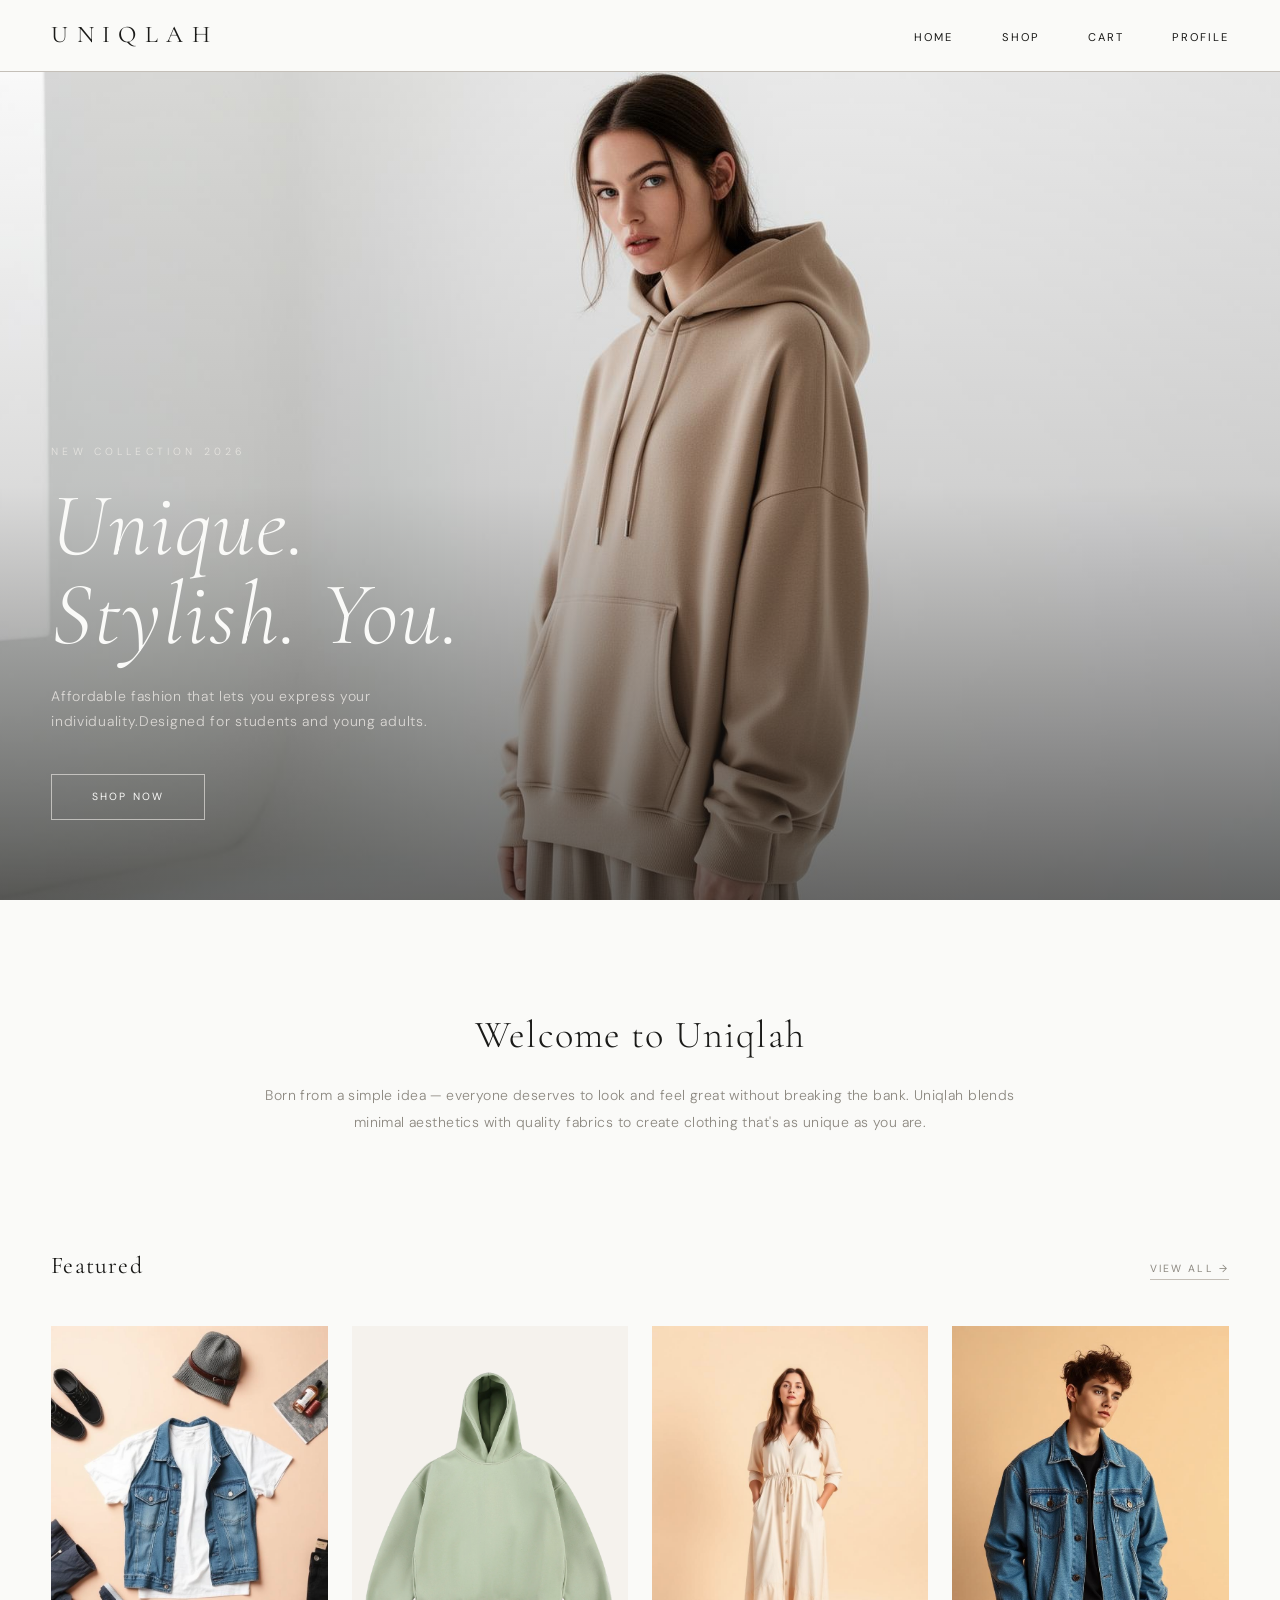
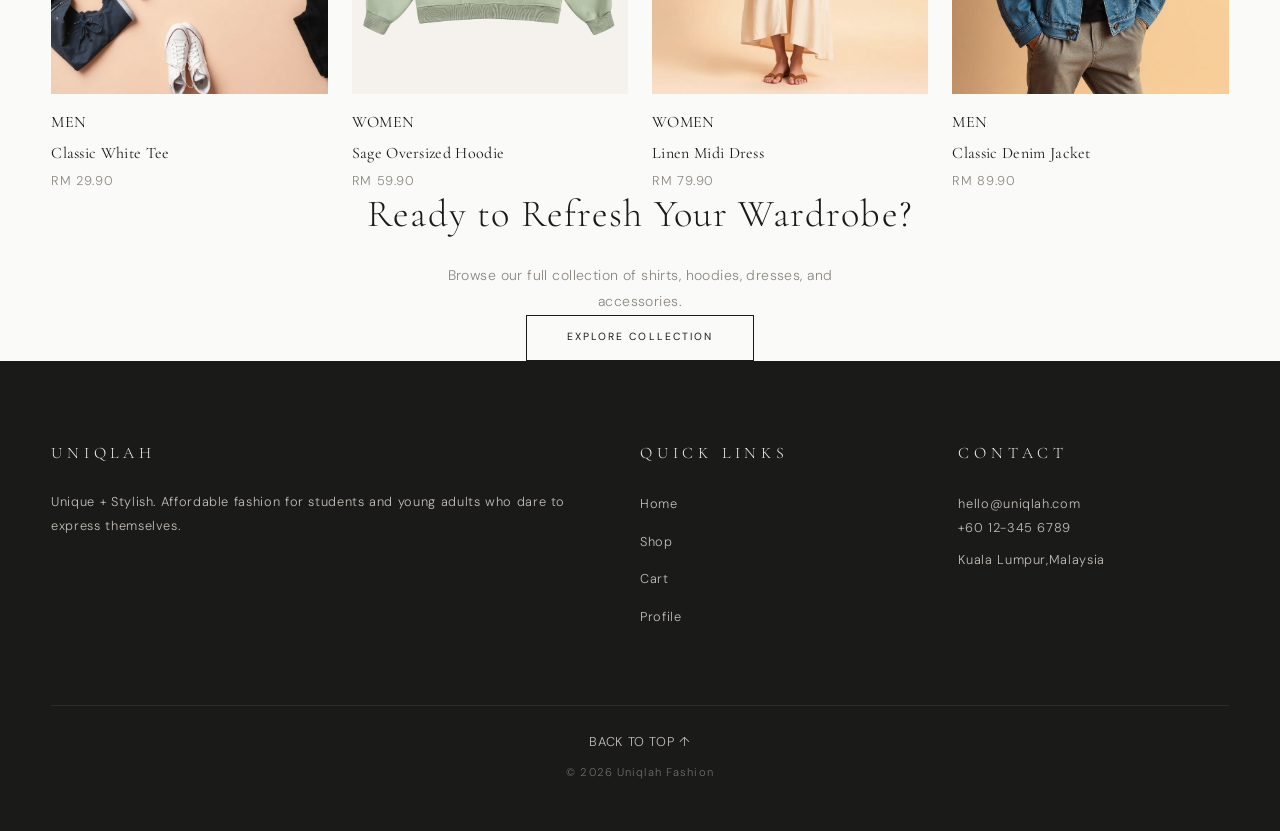
==== index.html @ 60e34a32 "resolve merge conflicts" ====
<!DOCTYPE html>
<html lang="en">
<head>
	<meta charset="UTF-8">
	<meta name="viewport" content="width=device-width, initial-scale=1.0">
	<title> UNIQLAH </title>
	<link rel="stylesheet" href="./css/styles.css">
	<link rel="icon" type="image/png" href="./assets/uniqlah_icon.png">
</head>

<body>
<header>
	<nav class="navbar container flex-between">
		<div class="logo">
			<a href="index.html"><strong>UNIQLAH</strong></a>
		</div>
		<ul>
			<li><a href="index.html">Home</a></li>
			<li><a href="page2.html">Shop</a></li>
			<li><a href="page3.html">Cart</a></li>
			<li><a href="page4.html">Profile</a></li>
		</ul>
	</nav>
</header>

	
<main>
	<section class="home-banner">
<!-- 	insert image -->	
		<img src="./assets/hero-banner.jpg" alt="Uniqlah latest fashion collection" class="banner-img">
		<div class="banner-overlay"></div>
            <div class="banner-content">
                <div class="container">
                    <div class="max-w-lg animate-up">
                        <p class="tagline">New Collection 2026</p>
                        <h1 class="banner-title">Unique. Stylish. You.</h1>
                        <p class="description">
						Affordable fashion that lets you express your individuality.Designed for students and young adults.
                        </p>
                        <a href="page2.html" class="btn">Shop Now</a>
                    </div>
                </div>
            </div>
	</section>
	
	
	<section class="brand-intro">
		<div class="container text-center max-w-2xl">
			<h2 class="section-title">Welcome to Uniqlah</h2>
			<p class="text-muted">
				Born from a simple idea — everyone deserves to look and feel great without breaking the bank. 
				Uniqlah blends minimal aesthetics with quality fabrics to create clothing that's as unique as you are.
			</p>
		</div>
    </section>
	
	<section>
		<div class="container">
			<div class="flex-between mb-8">
				<h2 class="section-title-sm">Featured</h2>
				<a href="page2.html" class="view-all">View All &rarr;</a>
			</div>
			
			<div class="product-grid">
				<div class="product-card">
					<div class="product-image-wrapper">
						<img src="./assets/product-shirt.jpg" alt="Classic White Tee">
					</div>
					<div class="product-info">
						<h3>MEN</h3>
						<h3>Classic White Tee</h3>
						<p>RM 29.90</p>
					</div>
				</div>
				
				<div class="product-card">
					<div class="product-image-wrapper">
						<img src="./assets/product-hoodie.png" alt="Hoodie">
					</div>
					<div class="product-info">
						<h3>WOMEN</h3>
						<h3>Sage Oversized Hoodie</h3>
						<p>RM 59.90</p>
					</div>
				</div>
				
				<div class="product-card">
					<div class="product-image-wrapper">
						<img src="./assets/product-dress.jpg" alt="Dress">
					</div>
					<div class="product-info">
						<h3>WOMEN</h3>
						<h3>Linen Midi Dress</h3>
						<p>RM 79.90</p>
					</div>
				</div>
				
				<div class="product-card">
					<div class="product-image-wrapper">
						<img src="./assets/product-jacket.jpg" alt="Jacket">
					</div>
					<div class="product-info">
						<h3>MEN</h3>
						<h3>Classic Denim Jacket</h3>
						<p>RM 89.90</p>
					</div>
				</div>
				
			</div>
		</div>
	</section>
	
	<section>
		<div class="container text-center">
			<h2 class="section-title">Ready to Refresh Your Wardrobe?</h2>
			<p class="text-muted max-w-md mx-auto">
			Browse our full collection of shirts, hoodies, dresses, and accessories.
			</p>
			<a href="page2.html" class="btn">Explore Collection</a>
		</div>
	</section>
			

</main>
	
	
	
	
	<footer class="footer">
		<div class="container footer-grid">
			<section>
				<h2>UNIQLAH</h2>
				<p>Unique + Stylish. Affordable fashion for students and young adults who dare to express themselves.
				</p>
			</section>
			
			<nav>
				<h2>QUICK LINKS</h2>
				<ul>
					<li><a href="index.html">Home</a></li>
					<li><a href="page2.html">Shop</a></li>
					<li><a href="page3.html">Cart</a></li>
					<li><a href="page4.html">Profile</a></li>
				</ul>
			</nav>
			
			<section>
				<h2>CONTACT</h2>
				<a href="mailto:hello@uniqlah.com">hello@uniqlah.com</a>
				<p>+60 12-345 6789</p>
				<p>Kuala Lumpur,Malaysia</p>
			</section>
		</div>
		
		<div class="container text-center">
			<hr>
			<p><a href="#top" class="back-to-top">Back to Top ↑</a></p>
			<p>&copy; 2026 Uniqlah Fashion</p>
		</div>
	</footer>

	<script src="./js/scripts.js"></script>
</body>
</html>
---- css/styles.css ----
/* ============================================================
   UNIQLAH — Luxury Editorial CSS
   Aesthetic: refined minimalism, editorial fashion house
   Fonts: Cormorant Garamond (display) + DM Sans (body)
   ============================================================ */

@import url('https://fonts.googleapis.com/css2?family=Cormorant+Garamond:ital,wght@0,300;0,400;0,500;0,600;1,300;1,400&family=DM+Sans:wght@300;400;500&display=swap');

/* --- Design Tokens --- */
:root {
    --ivory:       #F5F2ED;
    --ivory-dark:  #EDE9E1;
    --charcoal:    #1A1A18;
    --stone:       #8C8880;
    --stone-light: #C4BFB8;
    --warm-white:  #FAFAF8;
    --accent:      #6B4F3A;

    --font-display: 'Cormorant Garamond', Georgia, serif;
    --font-body:    'DM Sans', system-ui, sans-serif;

    --nav-height: 72px;
    --transition: 0.4s cubic-bezier(0.25, 0.46, 0.45, 0.94);
}

/* --- Reset & Base --- */
*, *::before, *::after {
    box-sizing: border-box;
    margin: 0;
    padding: 0;
}

html {
    scroll-behavior: smooth;
    font-size: 16px;
}

body {
    font-family: var(--font-body);
    font-weight: 300;
    color: var(--charcoal);
    background: var(--warm-white);
    line-height: 1.6;
    display: flex;
    flex-direction: column;
    min-height: 100vh;
    -webkit-font-smoothing: antialiased;
}

main { flex: 1; }

/* --- Layout --- */
.container {
    width: 92%;
    max-width: 1280px;
    margin: 0 auto;
}

.flex-between {
    display: flex;
    justify-content: space-between;
    align-items: center;
}

/* ============================================================
   NAVIGATION
   ============================================================ */
header {
    background: var(--warm-white);
    border-bottom: 1px solid var(--stone-light);
    height: var(--nav-height);
    display: flex;
    align-items: center;
    position: sticky;
    top: 0;
    z-index: 1000;
    transition: box-shadow var(--transition);
}

header.scrolled {
    box-shadow: 0 1px 24px rgba(26,26,24,0.06);
}

.logo a {
    text-decoration: none;
    color: inherit;
}

.logo strong {
    font-family: var(--font-display);
    font-weight: 400;
    font-size: 1.5rem;
    letter-spacing: 0.35em;
    color: var(--charcoal);
    text-transform: uppercase;
    transition: color var(--transition);
}

.logo a:hover strong {
    color: var(--stone);
    cursor: pointer;
}

.navbar ul {
    list-style: none;
    display: flex;
    gap: 3rem;
    align-items: center;
}

.navbar a {
    font-family: var(--font-body);
    font-weight: 400;
    font-size: 0.7rem;
    letter-spacing: 0.18em;
    text-transform: uppercase;
    text-decoration: none;
    color: var(--charcoal);
    position: relative;
    padding-bottom: 2px;
    transition: color var(--transition);
}

/* Elegant underline slide-in on hover */
.navbar a::after {
    content: '';
    position: absolute;
    bottom: -2px;
    left: 0;
    width: 0;
    height: 1px;
    background: var(--charcoal);
    transition: width var(--transition);
}

.navbar a:hover { color: var(--stone); }
.navbar a:hover::after { width: 100%; }

/* ============================================================
   HERO BANNER
   ============================================================ */
.home-banner {
    position: relative;
    height: calc(100vh - var(--nav-height));
    overflow: hidden;
    display: flex;
    align-items: flex-end;
}

.banner-img {
    position: absolute;
    inset: 0;
    width: 100%;
    height: 100%;
    object-fit: cover;
    z-index: 0;
    transform: scale(1.03);
    transition: transform 8s ease-out;
}

.home-banner:hover .banner-img {
    transform: scale(1.0);
}

.banner-overlay {
    position: absolute;
    inset: 0;
    background: linear-gradient(
        to top,
        rgba(26,26,24,0.65) 0%,
        rgba(26,26,24,0.15) 50%,
        transparent 100%
    );
    z-index: 1;
}

.banner-content {
    position: relative;
    z-index: 2;
    width: 100%;
    padding-bottom: 5rem;
    color: var(--warm-white);
}

.tagline {
    font-family: var(--font-body);
    font-weight: 300;
    font-size: 0.65rem;
    letter-spacing: 0.4em;
    text-transform: uppercase;
    color: rgba(245,242,237,0.7);
    margin-bottom: 1.25rem;
}

.banner-title {
    font-family: var(--font-display);
    font-weight: 300;
    font-size: clamp(3rem, 7vw, 6.5rem);
    line-height: 1.0;
    letter-spacing: 0.02em;
    margin-bottom: 1.5rem;
    font-style: italic;
}

.description {
    font-family: var(--font-body);
    font-weight: 300;
    font-size: 0.875rem;
    letter-spacing: 0.05em;
    color: rgba(245,242,237,0.75);
    max-width: 28rem;
    line-height: 1.8;
    margin-bottom: 2.5rem;
}

/* ============================================================
   BUTTONS
   ============================================================ */
.btn {
    display: inline-flex;
    align-items: center;
    justify-content: center;
    gap: 0.5rem;
    font-family: var(--font-body);
    font-weight: 400;
    font-size: 0.65rem;
    letter-spacing: 0.2em;
    text-transform: uppercase;
    text-decoration: none;
    color: var(--charcoal);
    background: transparent;
    border: 1px solid var(--charcoal);
    padding: 0.85rem 2.5rem;
    border-radius: 0;
    cursor: pointer;
    transition: all var(--transition);
    position: relative;
    overflow: hidden;
}

/* Fill sweep on hover */
.btn::before {
    content: '';
    position: absolute;
    inset: 0;
    background: var(--charcoal);
    transform: translateX(-101%);
    transition: transform var(--transition);
    z-index: -1;
}

.btn:hover {
    color: var(--warm-white);
}

.btn:hover::before {
    transform: translateX(0);
}

/* Banner button variant — inverted */
.banner-content .btn {
    color: var(--warm-white);
    border-color: rgba(245,242,237,0.6);
}

.banner-content .btn::before {
    background: var(--warm-white);
}

.banner-content .btn:hover {
    color: var(--charcoal);
}

.btn-outline {
    color: var(--stone);
    border-color: var(--stone-light);
}

.btn-outline::before {
    background: var(--ivory-dark);
}

.btn-outline:hover {
    color: var(--charcoal);
}

.btn-reset {
    color: var(--accent);
    border-color: var(--accent);
    background: transparent;
}

.btn-reset::before {
    background: var(--accent);
}

.btn-reset:hover {
    color: var(--warm-white);
}

.btn-add {
    width: 100%;
    padding: 0.7rem 1rem !important;
    font-size: 0.6rem !important;
    letter-spacing: 0.15em;
}

/* ============================================================
   BRAND INTRO
   ============================================================ */
.brand-intro {
    padding: 7rem 0;
    background: var(--warm-white);
}

.section-title {
    font-family: var(--font-display);
    font-weight: 300;
    font-size: clamp(1.75rem, 3vw, 2.75rem);
    letter-spacing: 0.03em;
    line-height: 1.2;
    margin-bottom: 1.5rem;
}

.section-title-sm {
    font-family: var(--font-display);
    font-weight: 400;
    font-size: 1.5rem;
    letter-spacing: 0.05em;
    margin-bottom: 0.5rem;
}

.text-muted {
    font-family: var(--font-body);
    font-weight: 300;
    font-size: 0.875rem;
    color: var(--stone);
    letter-spacing: 0.03em;
    line-height: 1.9;
}

/* ============================================================
   PRODUCT GRID
   ============================================================ */
.py-20   { padding: 5rem 0; }
.mb-8    { margin-bottom: 2rem; }
.text-center { text-align: center; }
.text-right  { text-align: right; }
.max-w-lg    { max-width: 32rem; }
.max-w-md    { max-width: 28rem; }
.max-w-2xl   { max-width: 48rem; }
.mx-auto     { margin-left: auto; margin-right: auto; }
.cta-banner  { background: var(--ivory); }

.view-all {
    font-family: var(--font-body);
    font-size: 0.65rem;
    font-weight: 400;
    letter-spacing: 0.2em;
    text-transform: uppercase;
    color: var(--stone);
    text-decoration: none;
    border-bottom: 1px solid var(--stone-light);
    padding-bottom: 2px;
    transition: all var(--transition);
}

.view-all:hover {
    color: var(--charcoal);
    border-color: var(--charcoal);
}

.product-grid {
    display: grid;
    grid-template-columns: repeat(2, 1fr);
    gap: 2rem;
}

@media (min-width: 768px) {
    .product-grid { grid-template-columns: repeat(4, 1fr); gap: 1.5rem; }
}

.product-card {
    cursor: pointer;
}

.product-image-wrapper {
    aspect-ratio: 3/4;
    overflow: hidden;
    background: var(--ivory);
}

.product-image-wrapper img {
    width: 100%;
    height: 100%;
    object-fit: cover;
    transition: transform 0.8s cubic-bezier(0.25, 0.46, 0.45, 0.94);
    filter: saturate(0.9);
}

.product-card:hover img {
    transform: scale(1.06);
    filter: saturate(1.05);
}

.product-info {
    padding: 1rem 0 0 0;
}

.product-category {
    font-family: var(--font-body);
    font-size: 0.6rem;
    font-weight: 400;
    letter-spacing: 0.2em;
    text-transform: uppercase;
    color: var(--stone);
    margin-bottom: 0.3rem;
}

.product-info h3 {
    font-family: var(--font-display);
    font-weight: 400;
    font-size: 1rem;
    letter-spacing: 0.02em;
    color: var(--charcoal);
    margin-bottom: 0.3rem;
}

.product-info p {
    font-family: var(--font-body);
    font-size: 0.8rem;
    font-weight: 300;
    color: var(--stone);
    letter-spacing: 0.05em;
}

/* ============================================================
   FOOTER
   ============================================================ */
.footer {
    background: var(--charcoal);
    padding: 5rem 0 2.5rem;
}

.footer-grid {
    display: grid;
    grid-template-columns: 1fr;
    gap: 3rem;
    margin-bottom: 4rem;
}

@media (min-width: 768px) {
    .footer-grid { grid-template-columns: 2fr 1fr 1fr; }
}

.footer h2 {
    font-family: var(--font-display);
    font-weight: 300;
    font-size: 1rem;
    letter-spacing: 0.3em;
    text-transform: uppercase;
    color: var(--ivory);
    margin-bottom: 1.5rem;
}

.footer p {
    font-family: var(--font-body);
    font-weight: 300;
    font-size: 0.8rem;
    letter-spacing: 0.05em;
    color: var(--stone-light);
    line-height: 1.9;
    margin-bottom: 0.5rem;
}

.footer ul {
    list-style: none;
}

.footer ul li { margin-bottom: 0.75rem; }

.footer a {
    font-family: var(--font-body);
    font-weight: 300;
    font-size: 0.8rem;
    letter-spacing: 0.05em;
    color: var(--stone-light);
    text-decoration: none;
    transition: color var(--transition);
}

.footer a:hover { color: var(--ivory); }

.footer hr {
    border: none;
    border-top: 1px solid rgba(255,255,255,0.08);
    margin: 2rem 0 1.5rem;
}

.back-to-top {
    font-family: var(--font-body);
    font-size: 0.65rem;
    font-weight: 400;
    letter-spacing: 0.2em;
    text-transform: uppercase;
    color: var(--stone-light) !important;
    text-decoration: none;
    transition: color var(--transition);
}

.back-to-top:hover { color: var(--ivory) !important; }

.footer .text-center p {
    font-size: 0.7rem;
    color: rgba(196,191,184,0.5);
    letter-spacing: 0.1em;
}

/* ============================================================
   ANIMATIONS
   ============================================================ */
.animate-up {
    animation: fadeInUp 1s cubic-bezier(0.25, 0.46, 0.45, 0.94) forwards;
}

@keyframes fadeInUp {
    from { opacity: 0; transform: translateY(30px); }
    to   { opacity: 1; transform: translateY(0); }
}

/* ============================================================
   SHOP PAGE — Filters
   ============================================================ */
.category-filters {
    display: flex;
    gap: 0;
    flex-wrap: wrap;
    margin-bottom: 3rem;
    border-bottom: 1px solid var(--stone-light);
}

.filter-btn {
    background: transparent;
    border: none;
    border-bottom: 2px solid transparent;
    padding: 0.75rem 1.5rem;
    font-family: var(--font-body);
    font-size: 0.65rem;
    font-weight: 400;
    letter-spacing: 0.2em;
    text-transform: uppercase;
    color: var(--stone);
    cursor: pointer;
    transition: all var(--transition);
    margin-bottom: -1px;
}

.filter-btn:hover {
    color: var(--charcoal);
}

.filter-btn.active {
    color: var(--charcoal);
    border-bottom-color: var(--charcoal);
}

/* ============================================================
   SHOP PAGE — Product Form
   ============================================================ */
.product-form {
    margin-top: 0.75rem;
    display: flex;
    flex-direction: column;
    gap: 0.5rem;
}

.selection-row {
    display: flex;
    gap: 0.5rem;
}

.size-select,
.qty-input {
    border: 1px solid var(--stone-light);
    background: transparent;
    font-family: var(--font-body);
    font-size: 0.75rem;
    font-weight: 300;
    letter-spacing: 0.05em;
    color: var(--charcoal);
    padding: 0.5rem 0.6rem;
    transition: border-color var(--transition);
    border-radius: 0;
    -webkit-appearance: none;
    appearance: none;
}

.size-select { flex: 2; }
.qty-input   { flex: 1; text-align: center; }

.size-select:focus,
.qty-input:focus {
    outline: none;
    border-color: var(--charcoal);
}

/* ============================================================
   CART PAGE
   ============================================================ */
.summary-table {
    width: 100%;
    border-collapse: collapse;
    font-size: 0.8rem;
    margin-bottom: 1rem;
}

.summary-table th {
    font-family: var(--font-body);
    font-weight: 400;
    font-size: 0.6rem;
    letter-spacing: 0.2em;
    text-transform: uppercase;
    color: var(--stone);
    text-align: left;
    padding: 0.75rem 0;
    border-bottom: 1px solid var(--charcoal);
}

.summary-table td {
    font-family: var(--font-body);
    font-weight: 300;
    font-size: 0.8rem;
    color: var(--charcoal);
    padding: 1.1rem 0;
    border-bottom: 1px solid var(--ivory-dark);
    vertical-align: middle;
}

.summary-table tr:last-child td {
    border-bottom: none;
}

.summary-total {
    font-weight: 500;
    font-size: 0.9rem !important;
    letter-spacing: 0.05em;
}

.cart-summary {
    margin-top: 1rem;
}

.qty-controls {
    display: flex;
    align-items: center;
    gap: 0.75rem;
}

.qty-btn {
    width: 28px;
    height: 28px;
    border: 1px solid var(--stone-light);
    background: transparent;
    cursor: pointer;
    font-size: 0.9rem;
    color: var(--charcoal);
    display: flex;
    align-items: center;
    justify-content: center;
    transition: all var(--transition);
}

.qty-btn:hover {
    border-color: var(--charcoal);
    background: var(--charcoal);
    color: var(--warm-white);
}

.remove-btn {
    background: none;
    border: none;
    color: var(--stone);
    cursor: pointer;
    font-family: var(--font-body);
    font-size: 0.6rem;
    font-weight: 400;
    letter-spacing: 0.15em;
    text-transform: uppercase;
    padding: 0;
    border-bottom: 1px solid transparent;
    transition: all var(--transition);
}

.remove-btn:hover {
    color: var(--charcoal);
    border-bottom-color: var(--charcoal);
}

/* ============================================================
   FORMS (page4 & page5)
   ============================================================ */
.form-container {
    max-width: 640px;
}

fieldset {
    border: 1px solid var(--ivory-dark);
    padding: 2.5rem;
    background: var(--warm-white);
}

legend {
    font-family: var(--font-display);
    font-weight: 400;
    font-size: 1rem;
    letter-spacing: 0.15em;
    text-transform: uppercase;
    padding: 0 0.75rem;
    color: var(--charcoal);
}

.form-group {
    display: flex;
    flex-direction: column;
    gap: 0.5rem;
    margin-bottom: 1.5rem;
}

.form-group label {
    font-family: var(--font-body);
    font-size: 0.65rem;
    font-weight: 400;
    letter-spacing: 0.15em;
    text-transform: uppercase;
    color: var(--stone);
}

.form-group input,
.form-group select,
.form-group textarea {
    font-family: var(--font-body);
    font-size: 0.875rem;
    font-weight: 300;
    color: var(--charcoal);
    background: transparent;
    border: none;
    border-bottom: 1px solid var(--stone-light);
    padding: 0.6rem 0;
    width: 100%;
    border-radius: 0;
    transition: border-color var(--transition);
    -webkit-appearance: none;
    appearance: none;
}

.form-group input:focus,
.form-group select:focus,
.form-group textarea:focus {
    outline: none;
    border-bottom-color: var(--charcoal);
}

.form-group textarea {
    resize: vertical;
    min-height: 80px;
    border: 1px solid var(--stone-light);
    padding: 0.75rem;
    margin-top: 0.25rem;
}

.form-group textarea:focus {
    border-color: var(--charcoal);
}

.radio-group,
.checkbox-group {
    display: flex;
    flex-wrap: wrap;
    gap: 1.25rem;
    margin-top: 0.5rem;
}

.radio-label,
.checkbox-label {
    display: flex;
    align-items: center;
    gap: 0.5rem;
    font-family: var(--font-body);
    font-size: 0.8rem;
    font-weight: 300;
    color: var(--charcoal);
    cursor: pointer;
    letter-spacing: 0.03em;
}

.form-actions {
    margin-top: 2rem;
    padding-top: 1.5rem;
    border-top: 1px solid var(--ivory-dark);
}

/* ============================================================
   CHECKOUT PAGE
   ============================================================ */
.checkout-form-section {
    margin-top: 3rem;
}

/* ============================================================
   SCROLL SHADOW ON NAV
   ============================================================ */
@media (min-width: 768px) {
    .home-banner { height: calc(100vh - var(--nav-height)); }
}

@media (max-width: 768px) {
    .banner-title { font-size: 2.5rem; }
    .navbar ul { gap: 1.5rem; }
    .hidden-mobile { display: none; }
    .product-grid { gap: 1rem; }
    fieldset { padding: 1.5rem; }
}
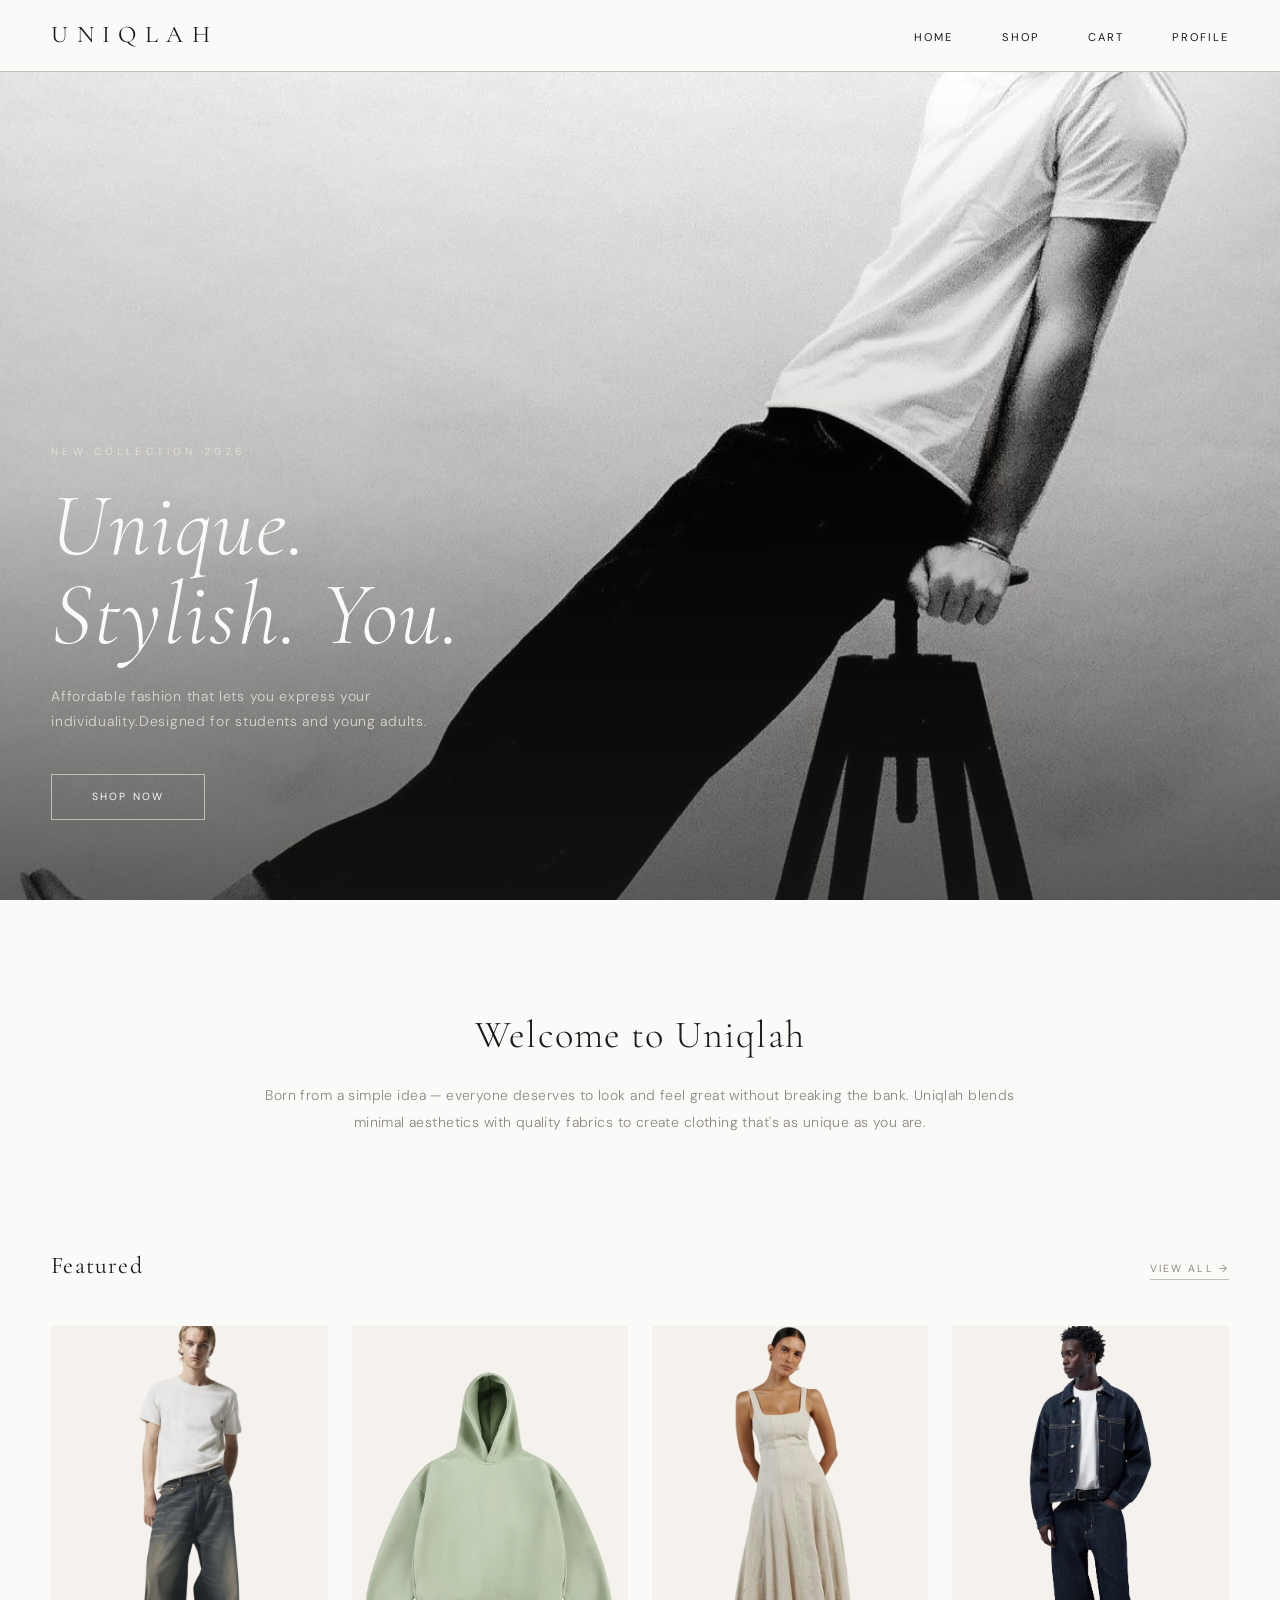
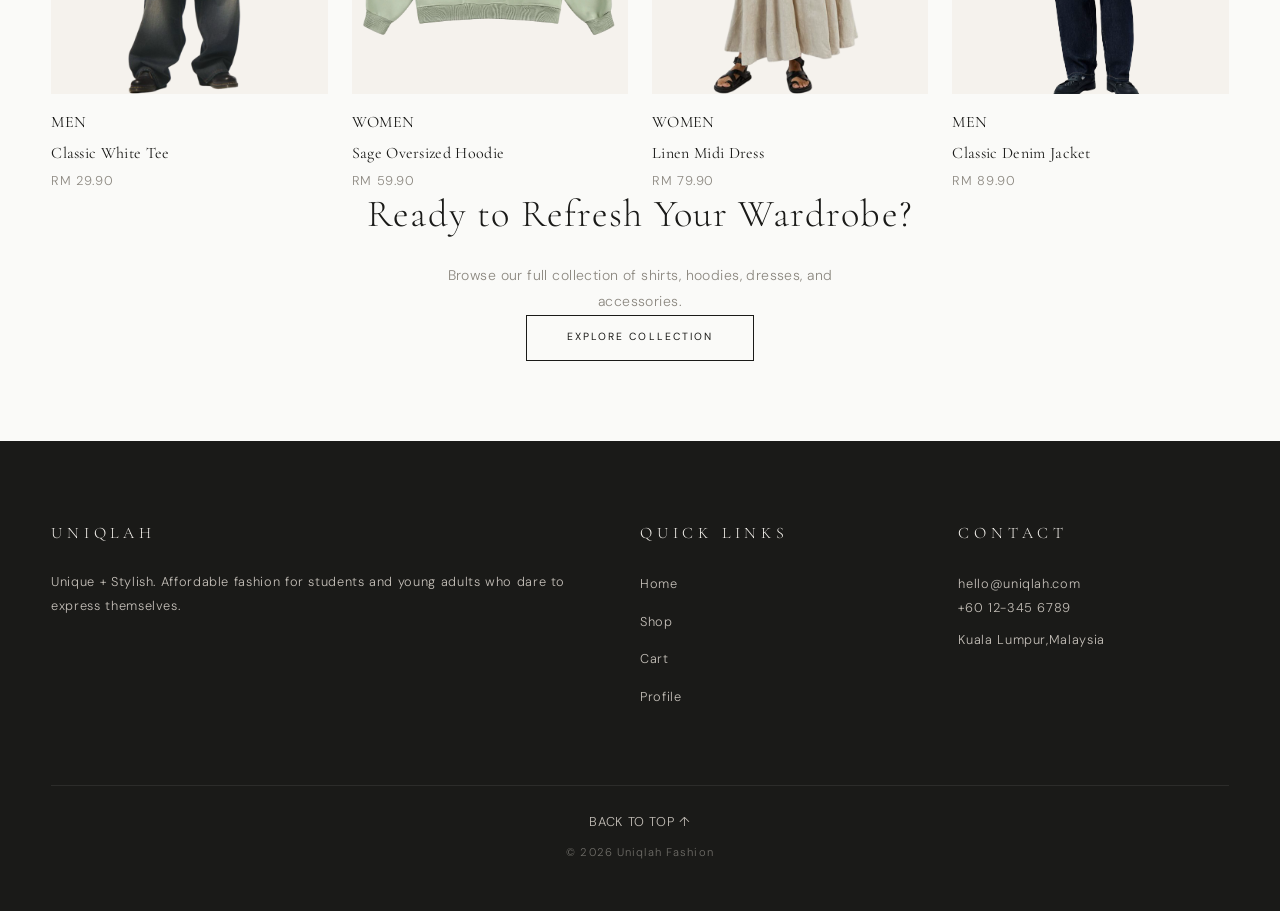
==== commit d1c3693f: "change the picture name" ====
--- a/index.html
+++ b/index.html
@@ -64,7 +64,7 @@
 			<div class="product-grid">
 				<div class="product-card">
 					<div class="product-image-wrapper">
-						<img src="./assets/product-shirt.jpg" alt="Classic White Tee">
+						<img src="./assets/product-shirt.png" alt="Classic White Tee">
 					</div>
 					<div class="product-info">
 						<h3>MEN</h3>
@@ -86,7 +86,7 @@
 				
 				<div class="product-card">
 					<div class="product-image-wrapper">
-						<img src="./assets/product-dress.jpg" alt="Dress">
+						<img src="./assets/product-dress.png" alt="Dress">
 					</div>
 					<div class="product-info">
 						<h3>WOMEN</h3>
@@ -97,7 +97,7 @@
 				
 				<div class="product-card">
 					<div class="product-image-wrapper">
-						<img src="./assets/product-jacket.jpg" alt="Jacket">
+						<img src="./assets/product-jacket.png" alt="Jacket">
 					</div>
 					<div class="product-info">
 						<h3>MEN</h3>
--- a/css/styles.css
+++ b/css/styles.css
@@ -440,6 +440,7 @@
 .footer {
     background: var(--charcoal);
     padding: 5rem 0 2.5rem;
+    margin-top: 5rem;
 }
 
 .footer-grid {
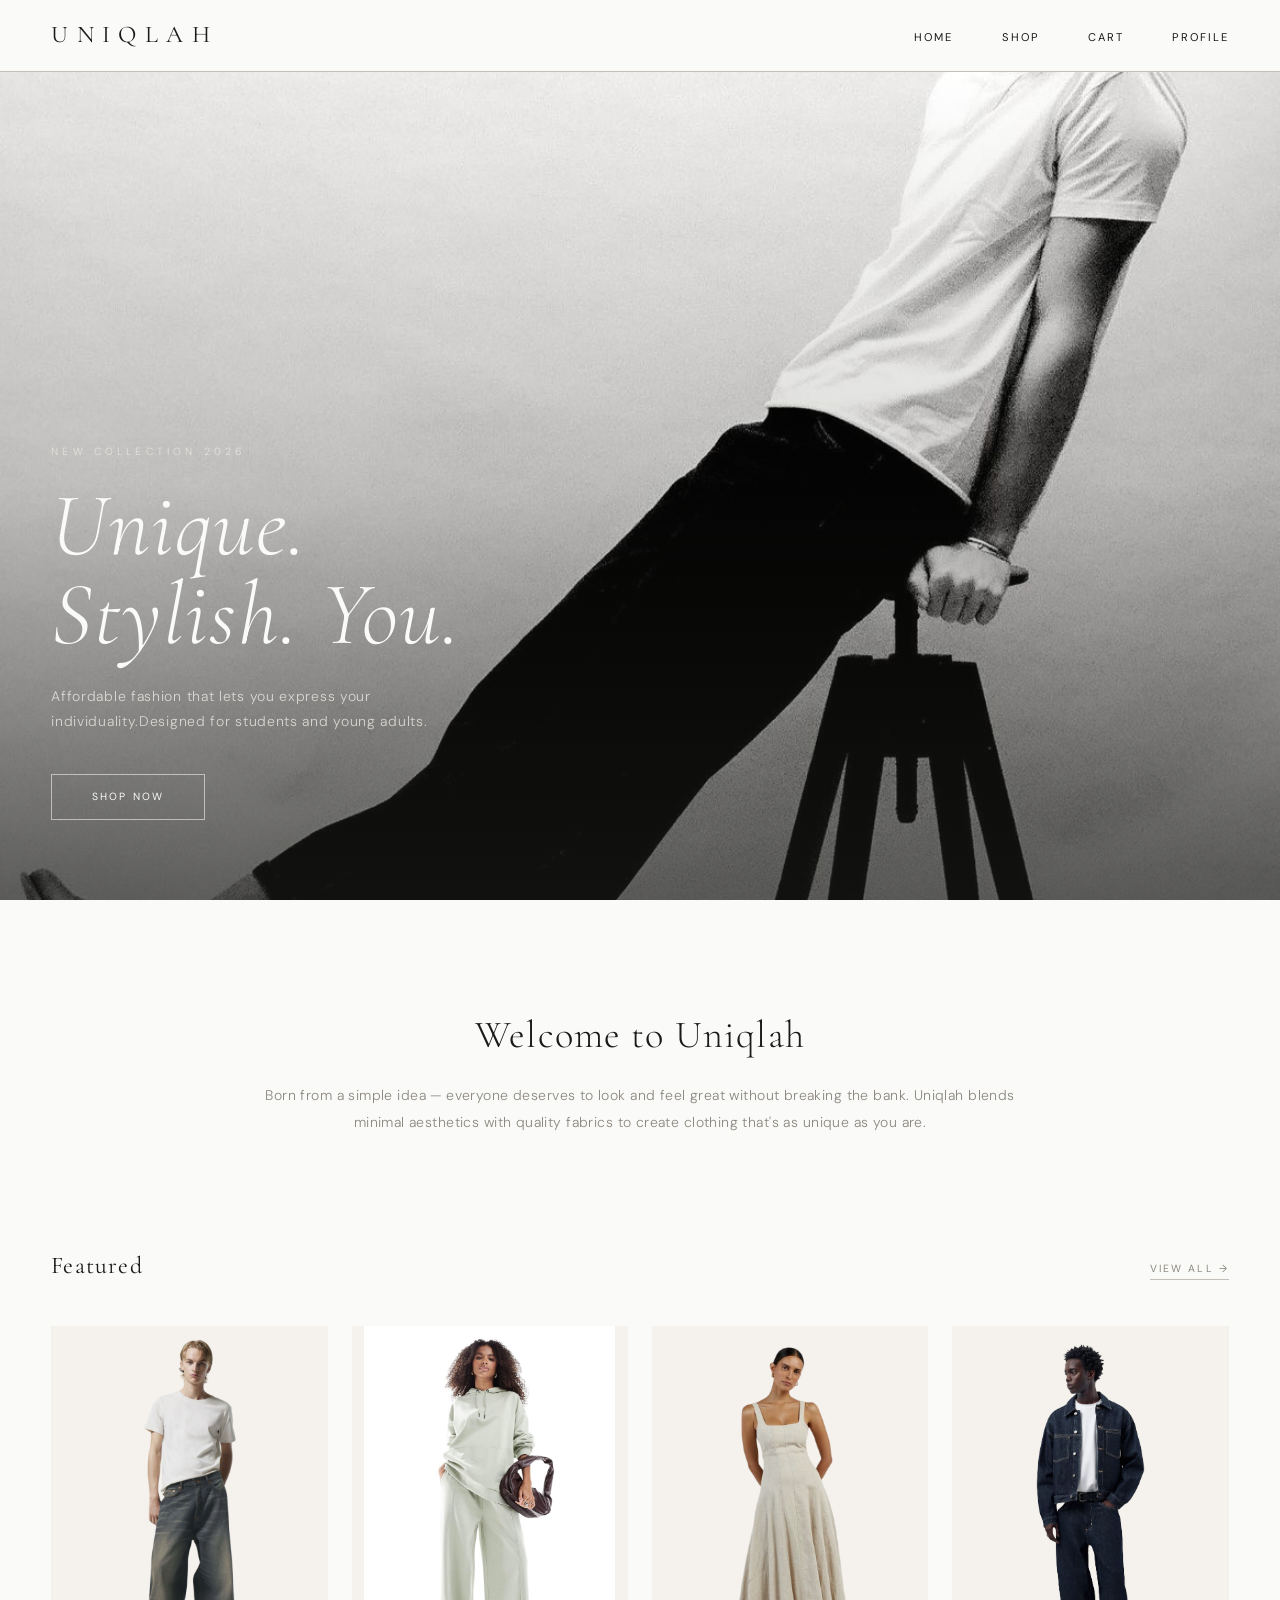
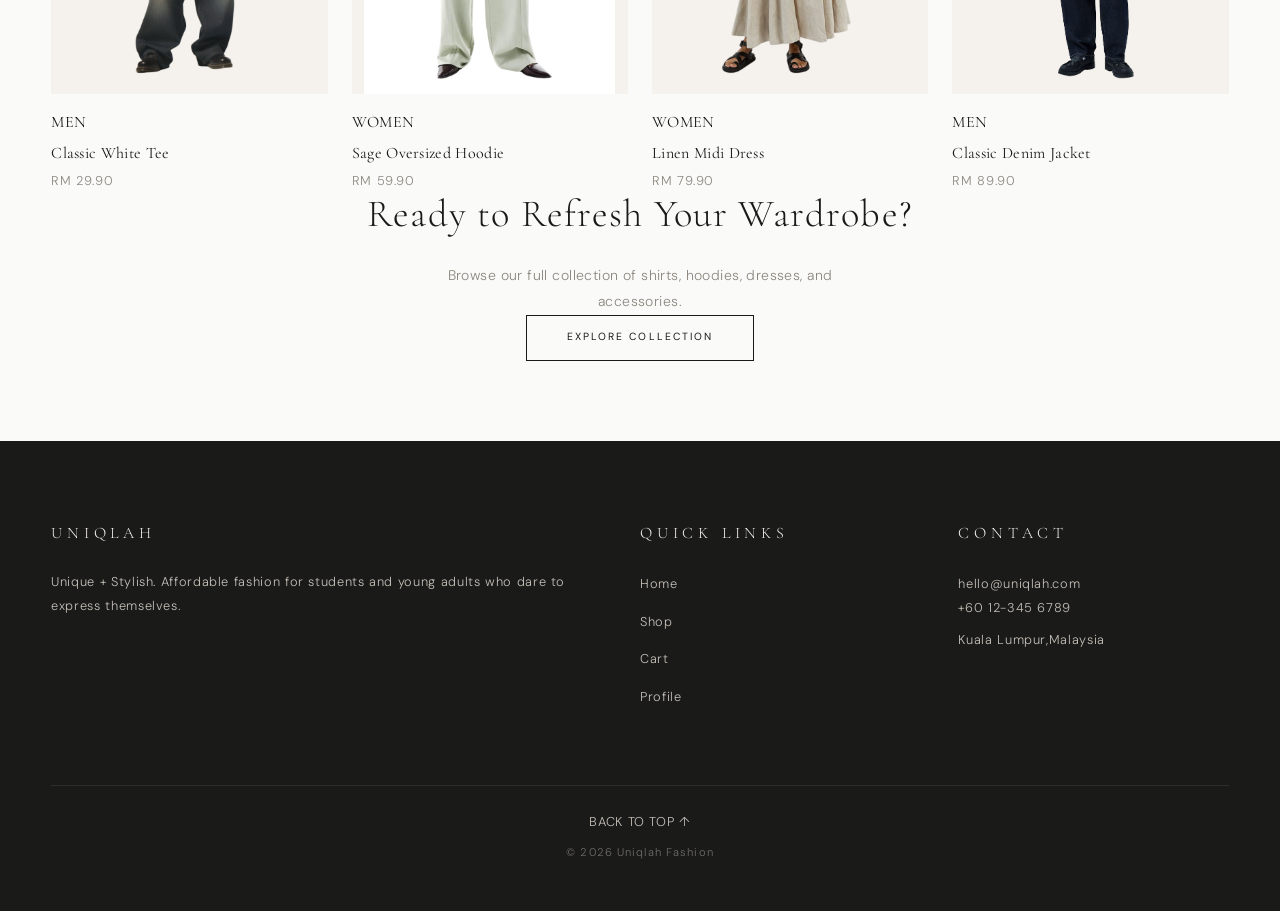
==== commit 759088f0: "change hoodie pics and its directory" ====
--- a/index.html
+++ b/index.html
@@ -75,7 +75,7 @@
 				
 				<div class="product-card">
 					<div class="product-image-wrapper">
-						<img src="./assets/product-hoodie.png" alt="Hoodie">
+						<img src="./assets/product-hoodie.jpg" alt="Hoodie">
 					</div>
 					<div class="product-info">
 						<h3>WOMEN</h3>
--- a/css/styles.css
+++ b/css/styles.css
@@ -393,7 +393,8 @@
 .product-image-wrapper img {
     width: 100%;
     height: 100%;
-    object-fit: cover;
+    object-fit: contain;
+    object-position: center;
     transition: transform 0.8s cubic-bezier(0.25, 0.46, 0.45, 0.94);
     filter: saturate(0.9);
 }
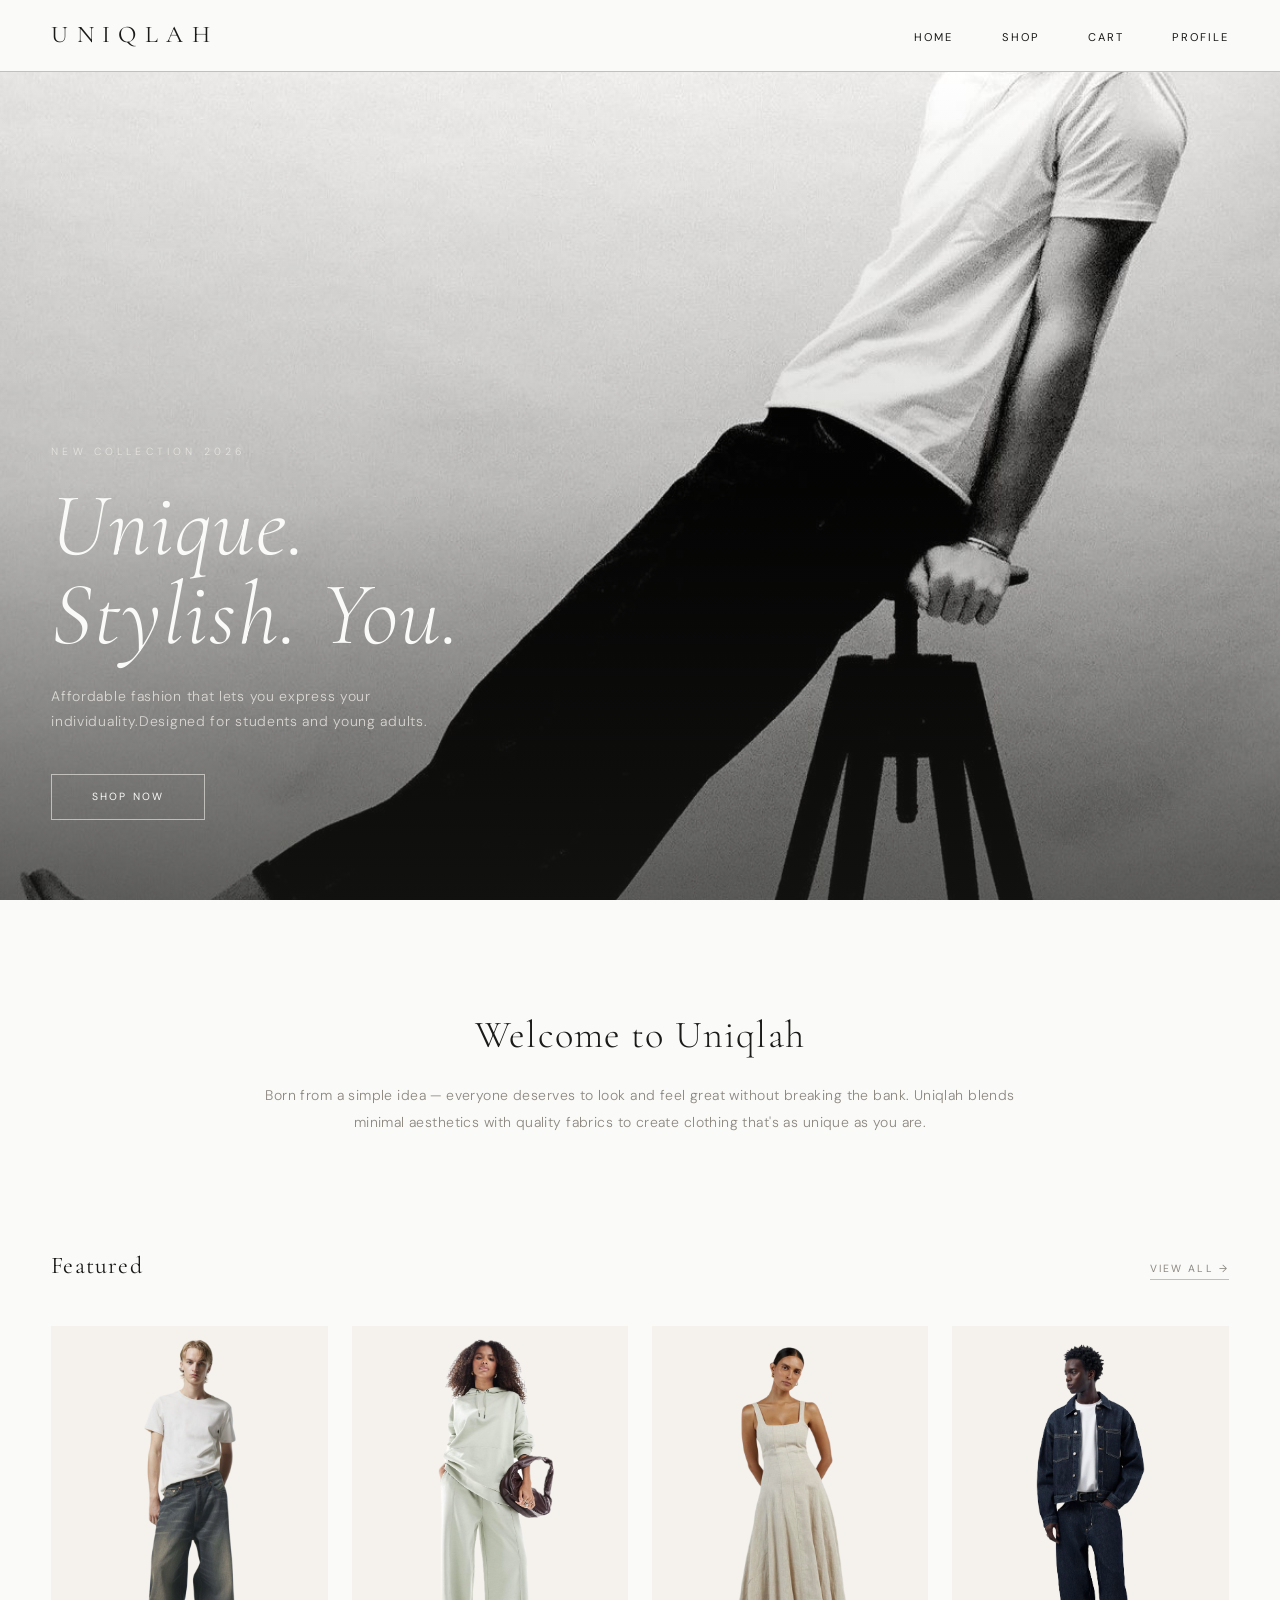
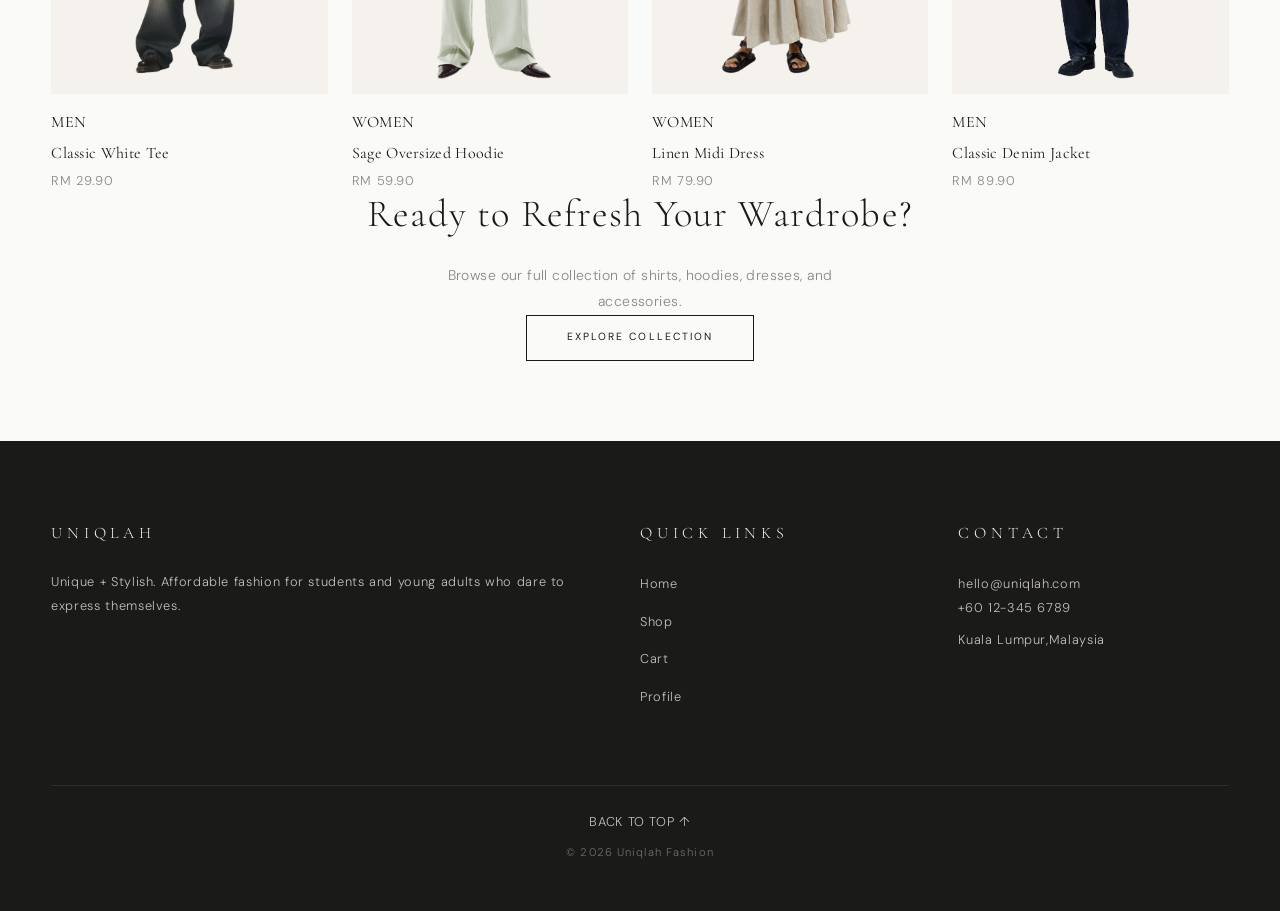
==== commit 7d0de19f: "trial" ====
--- a/index.html
+++ b/index.html
@@ -75,7 +75,7 @@
 				
 				<div class="product-card">
 					<div class="product-image-wrapper">
-						<img src="./assets/product-hoodie.jpg" alt="Hoodie">
+						<img src="./assets/product-hoodie.png" alt="Hoodie">
 					</div>
 					<div class="product-info">
 						<h3>WOMEN</h3>
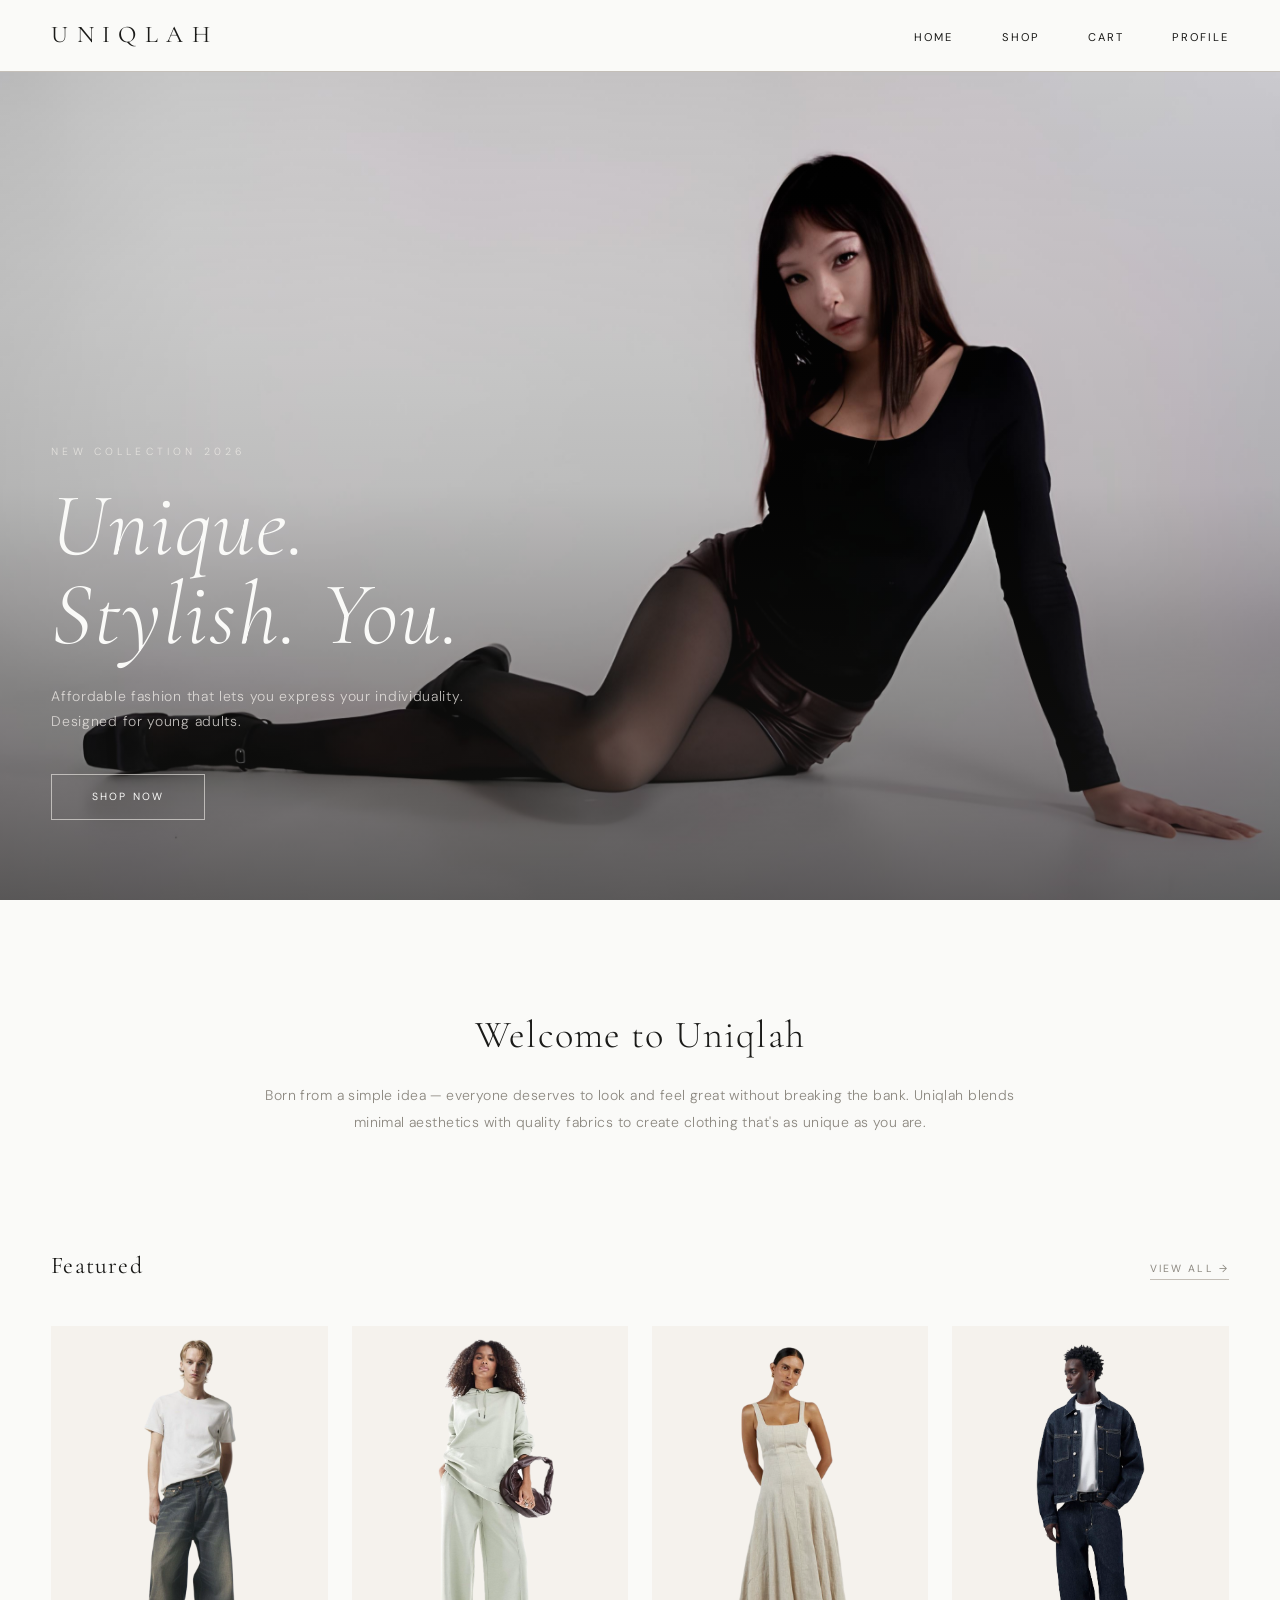
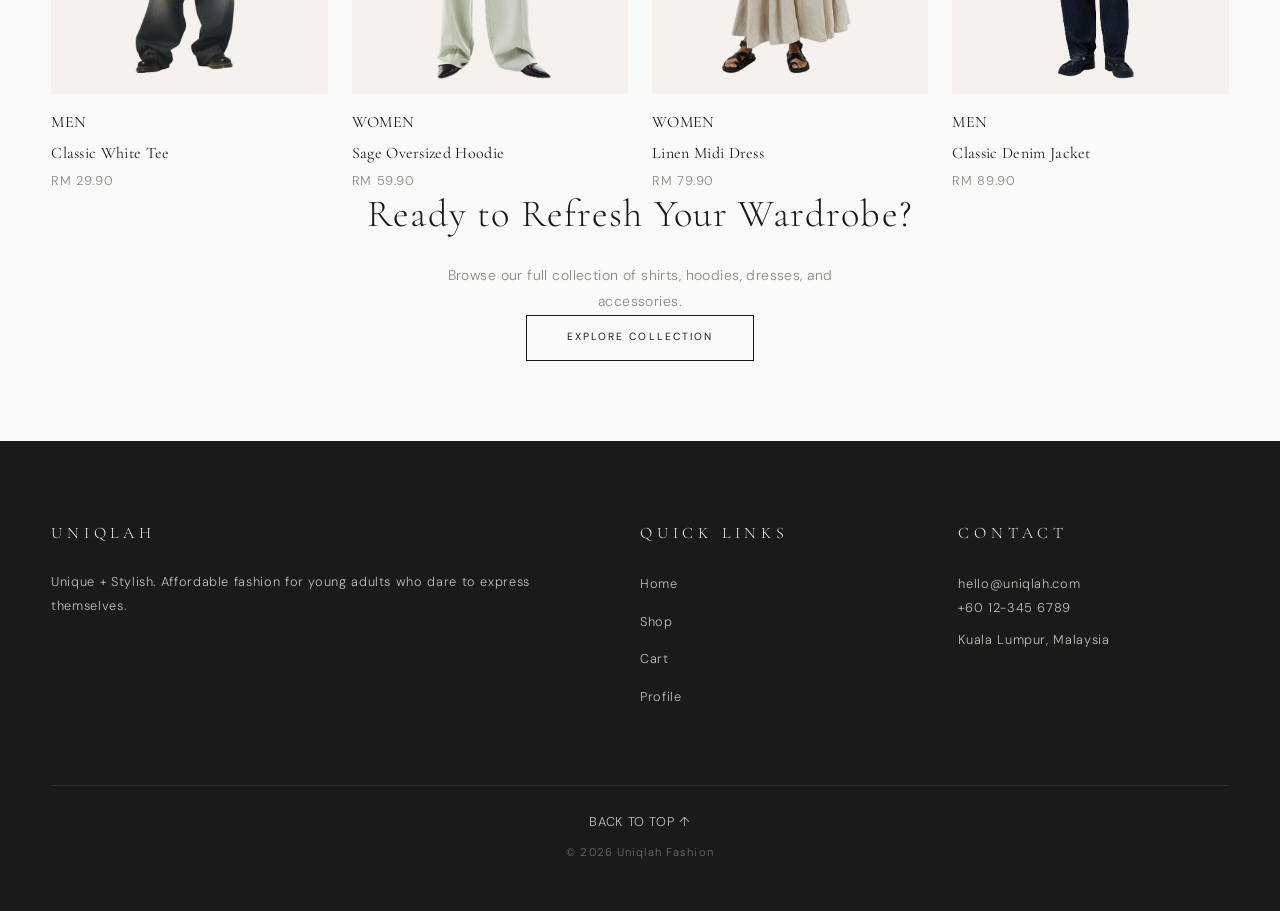
==== commit a4b4694b: "Update on wordings" ====
--- a/index.html
+++ b/index.html
@@ -35,7 +35,7 @@
                         <p class="tagline">New Collection 2026</p>
                         <h1 class="banner-title">Unique. Stylish. You.</h1>
                         <p class="description">
-						Affordable fashion that lets you express your individuality.Designed for students and young adults.
+						Affordable fashion that lets you express your individuality. Designed for young adults.
                         </p>
                         <a href="page2.html" class="btn">Shop Now</a>
                     </div>
@@ -130,7 +130,7 @@
 		<div class="container footer-grid">
 			<section>
 				<h2>UNIQLAH</h2>
-				<p>Unique + Stylish. Affordable fashion for students and young adults who dare to express themselves.
+				<p>Unique + Stylish. Affordable fashion for young adults who dare to express themselves.
 				</p>
 			</section>
 			
@@ -148,7 +148,7 @@
 				<h2>CONTACT</h2>
 				<a href="mailto:hello@uniqlah.com">hello@uniqlah.com</a>
 				<p>+60 12-345 6789</p>
-				<p>Kuala Lumpur,Malaysia</p>
+				<p>Kuala Lumpur, Malaysia</p>
 			</section>
 		</div>
 		
--- a/css/styles.css
+++ b/css/styles.css
@@ -822,3 +822,132 @@
     .product-grid { gap: 1rem; }
     fieldset { padding: 1.5rem; }
 }
+
+/* Hidden utility — replaces style="display:none" */
+.hidden-section {
+    display: none;
+}
+
+/* Form actions row — replaces style="margin-top:2rem" flex-between */
+.form-actions {
+    display: flex;
+    justify-content: space-between;
+    align-items: center;
+    margin-top: 2rem;
+    gap: 1rem;
+}
+
+.form-actions-right {
+    display: flex;
+    gap: 0.75rem;
+}
+
+/* Fieldset spacing — replaces style="margin-top:1.5rem" */
+.fieldset-mt {
+    margin-top: 1.5rem;
+}
+
+/* Checkout total row — replaces inline flex-between with border */
+.checkout-total-row {
+    display: flex;
+    justify-content: space-between;
+    align-items: center;
+    margin-top: 1.5rem;
+    padding-top: 1rem;
+    border-top: 1px solid var(--stone-light);
+}
+
+/* Cart & summary tables — replaces all inline table styles */
+.cart-table {
+    width: 100%;
+    border-collapse: collapse;
+}
+
+.cart-thead-row th {
+    padding: 0.6rem 0;
+    border-bottom: 1px solid var(--stone-light);
+    text-align: left;
+}
+
+.cart-row {
+    border-bottom: 1px solid var(--stone-light);
+}
+
+.cart-cell {
+    padding: 0.75rem 0;
+}
+
+/* Qty +/- controls */
+.qty-controls {
+    display: flex;
+    align-items: center;
+    gap: 0.5rem;
+}
+
+.qty-btn {
+    border: 1px solid var(--stone-light);
+    background: none;
+    padding: 0 0.4rem;
+    cursor: pointer;
+}
+
+/* Remove button in cart */
+.remove-btn {
+    background: none;
+    border: none;
+    cursor: pointer;
+    color: var(--accent);
+    font-size: 0.85rem;
+    text-transform: uppercase;
+    letter-spacing: 0.05em;
+}
+
+/* Profile & checkout confirmation sections */
+.profile-confirmation,
+#profile-confirmation,
+#order-confirmation {
+    text-align: center;
+    padding: 5rem 0;
+}
+
+/* Radio and checkbox groups */
+.radio-group,
+.checkbox-group {
+    display: flex;
+    flex-direction: column;
+    gap: 0.4rem;
+    margin-top: 0.4rem;
+}
+
+.radio-group label,
+.checkbox-group label {
+    display: flex;
+    align-items: center;
+    gap: 0.5rem;
+    font-weight: normal;
+    cursor: pointer;
+}
+
+/* Order/profile summary table (shown in new tab) */
+.summary-table {
+    width: 100%;
+    border-collapse: collapse;
+    margin-top: 1.5rem;
+}
+
+.summary-table th,
+.summary-table td {
+    padding: 0.75rem 1rem;
+    border-bottom: 1px solid var(--stone-light);
+    text-align: left;
+}
+
+.summary-table thead tr {
+    border-bottom: 2px solid var(--charcoal);
+}
+
+.summary-table th {
+    width: 35%;
+    font-weight: 500;
+    color: var(--charcoal);
+}
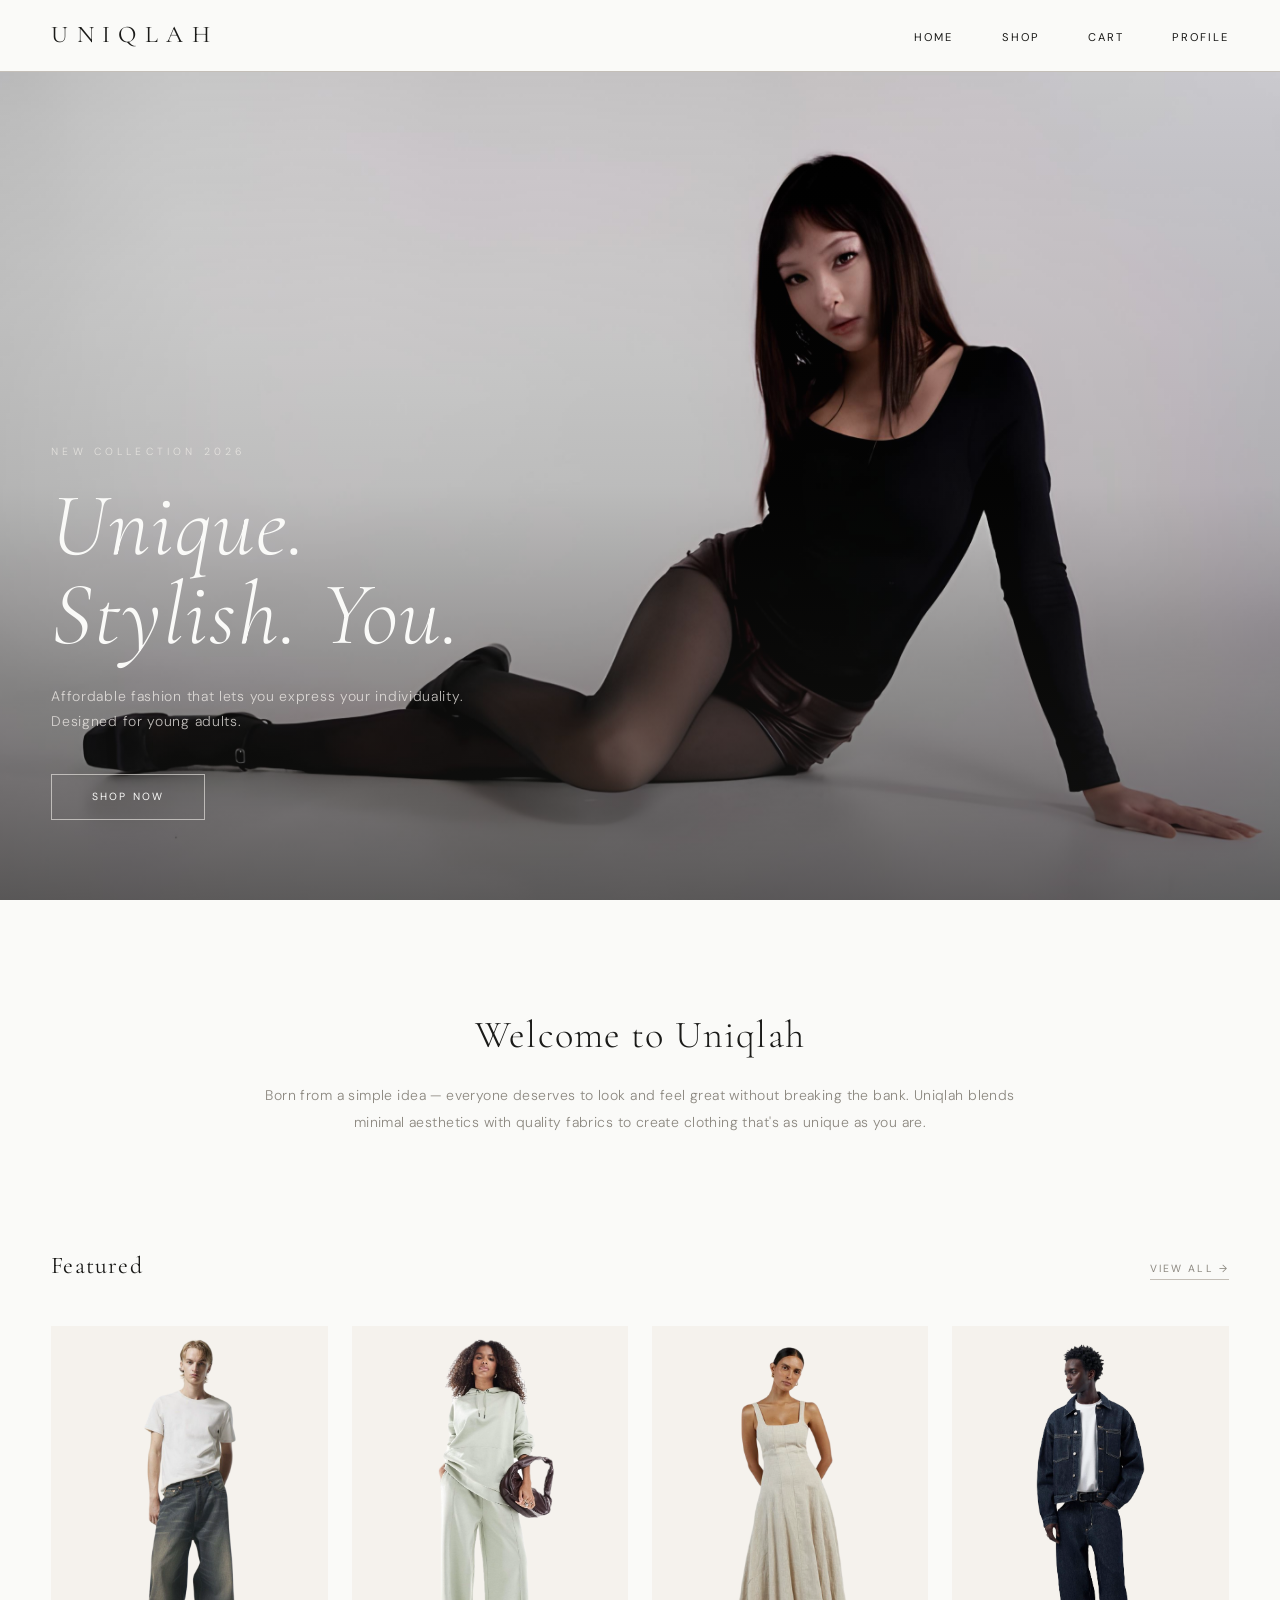
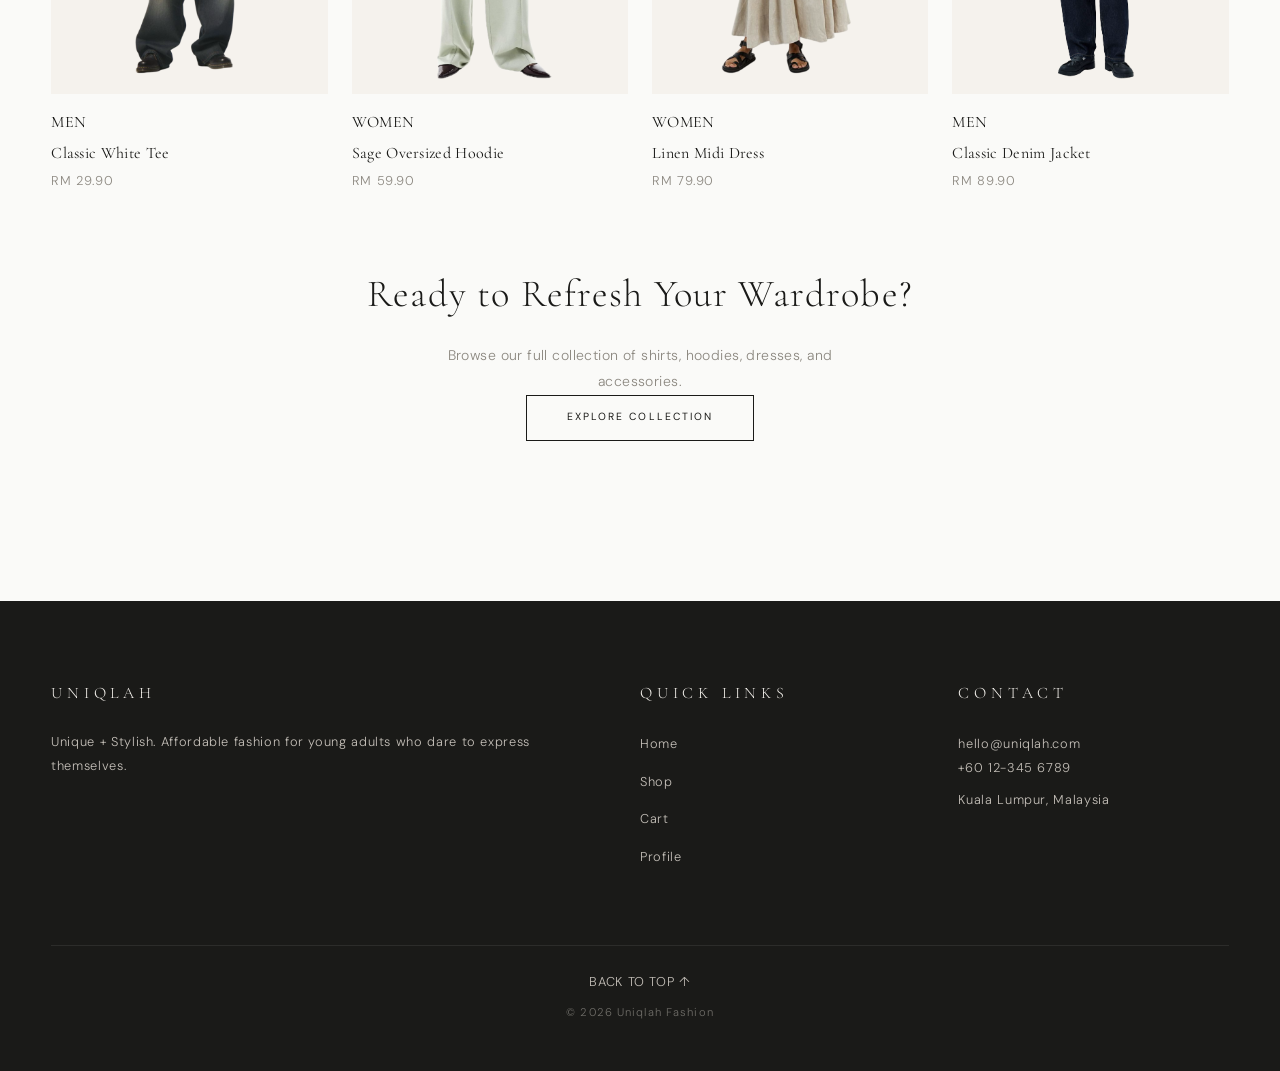
==== commit 48f659d0: "updated index.html" ====
--- a/index.html
+++ b/index.html
@@ -110,7 +110,7 @@
 		</div>
 	</section>
 	
-	<section>
+	<section class="py-20">
 		<div class="container text-center">
 			<h2 class="section-title">Ready to Refresh Your Wardrobe?</h2>
 			<p class="text-muted max-w-md mx-auto">
--- a/css/styles.css
+++ b/css/styles.css
@@ -951,3 +951,7 @@
     font-weight: 500;
     color: var(--charcoal);
 }
+
+.hidden-section {
+    display: none;
+}
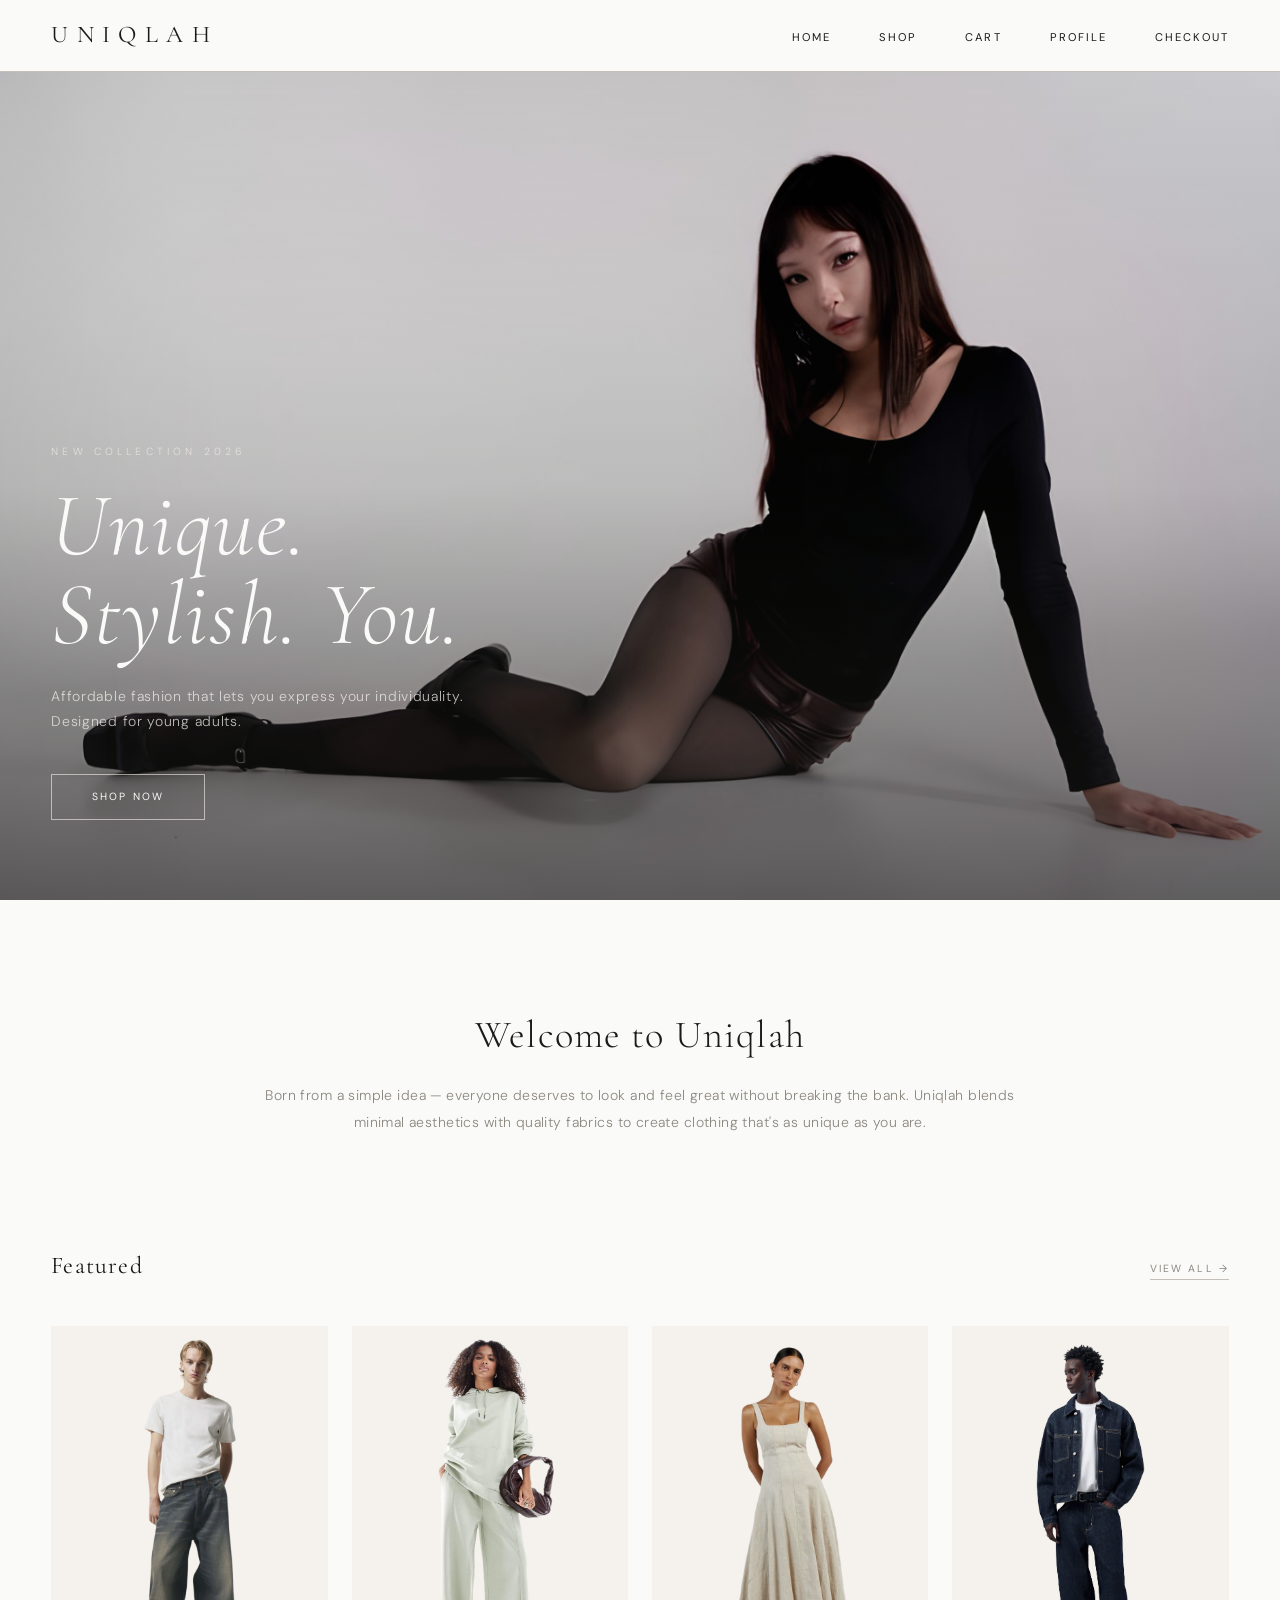
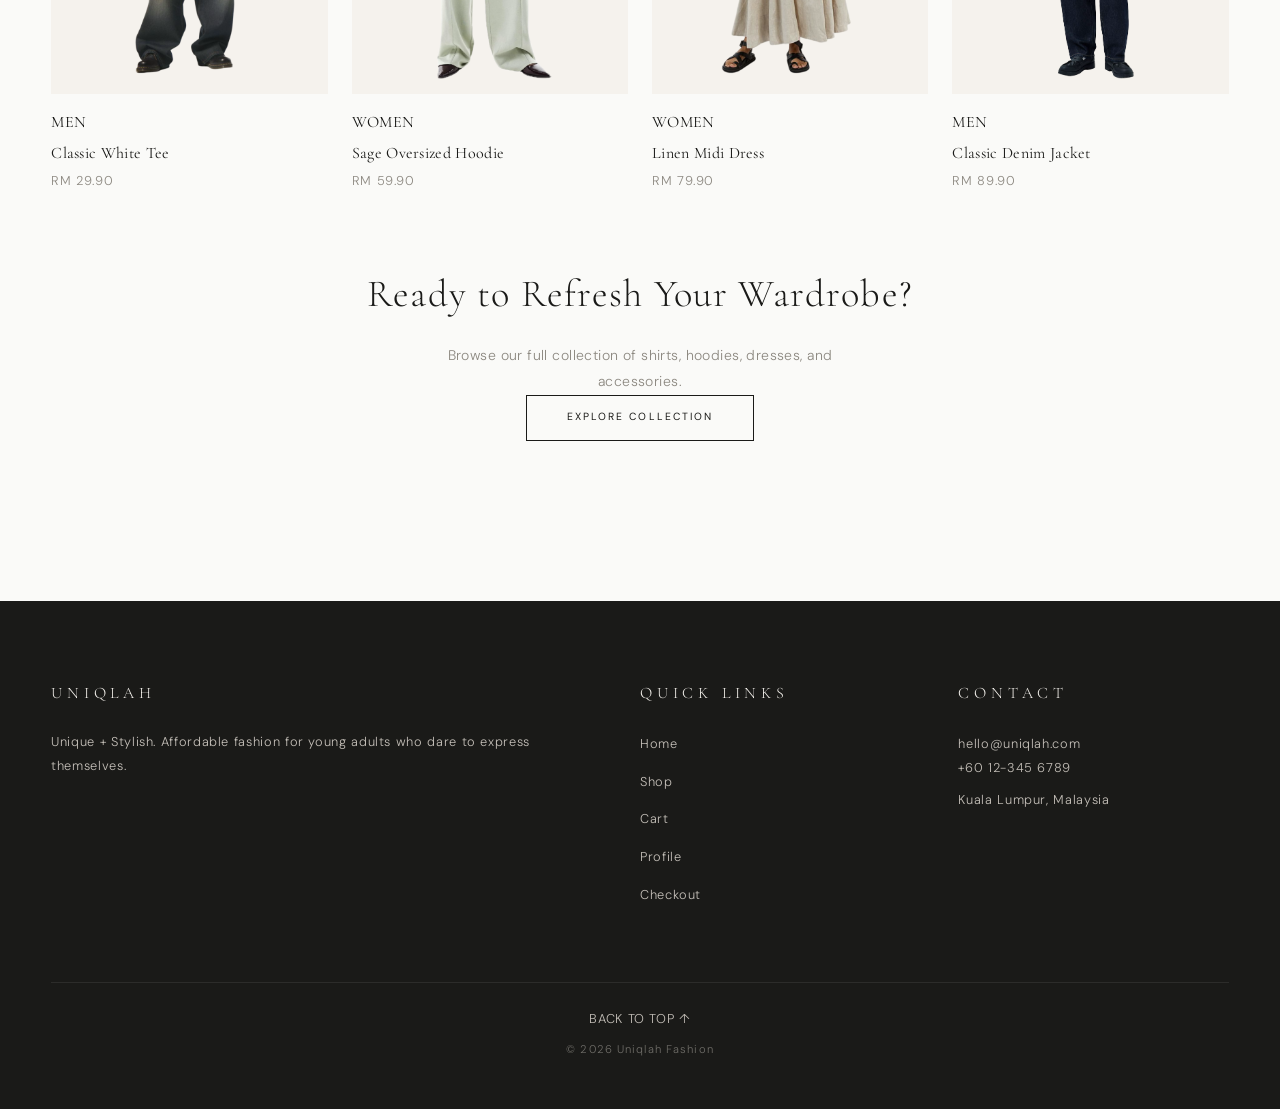
==== commit 2b246b69: "updated pages" ====
--- a/index.html
+++ b/index.html
@@ -19,6 +19,7 @@
 			<li><a href="page2.html">Shop</a></li>
 			<li><a href="page3.html">Cart</a></li>
 			<li><a href="page4.html">Profile</a></li>
+			<li><a href="page5.html">Checkout</a></li> </ul>
 		</ul>
 	</nav>
 </header>
@@ -141,6 +142,7 @@
 					<li><a href="page2.html">Shop</a></li>
 					<li><a href="page3.html">Cart</a></li>
 					<li><a href="page4.html">Profile</a></li>
+					<li><a href="page5.html">Checkout</a></li> </ul>
 				</ul>
 			</nav>
 			
--- a/css/styles.css
+++ b/css/styles.css
@@ -755,6 +755,13 @@
     appearance: none;
 }
 
+.form-group input[type="checkbox"],
+.form-group input[type="radio"] {
+    width: auto;
+    appearance: auto;
+    -webkit-appearance: auto;
+}
+
 .form-group input:focus,
 .form-group select:focus,
 .form-group textarea:focus {
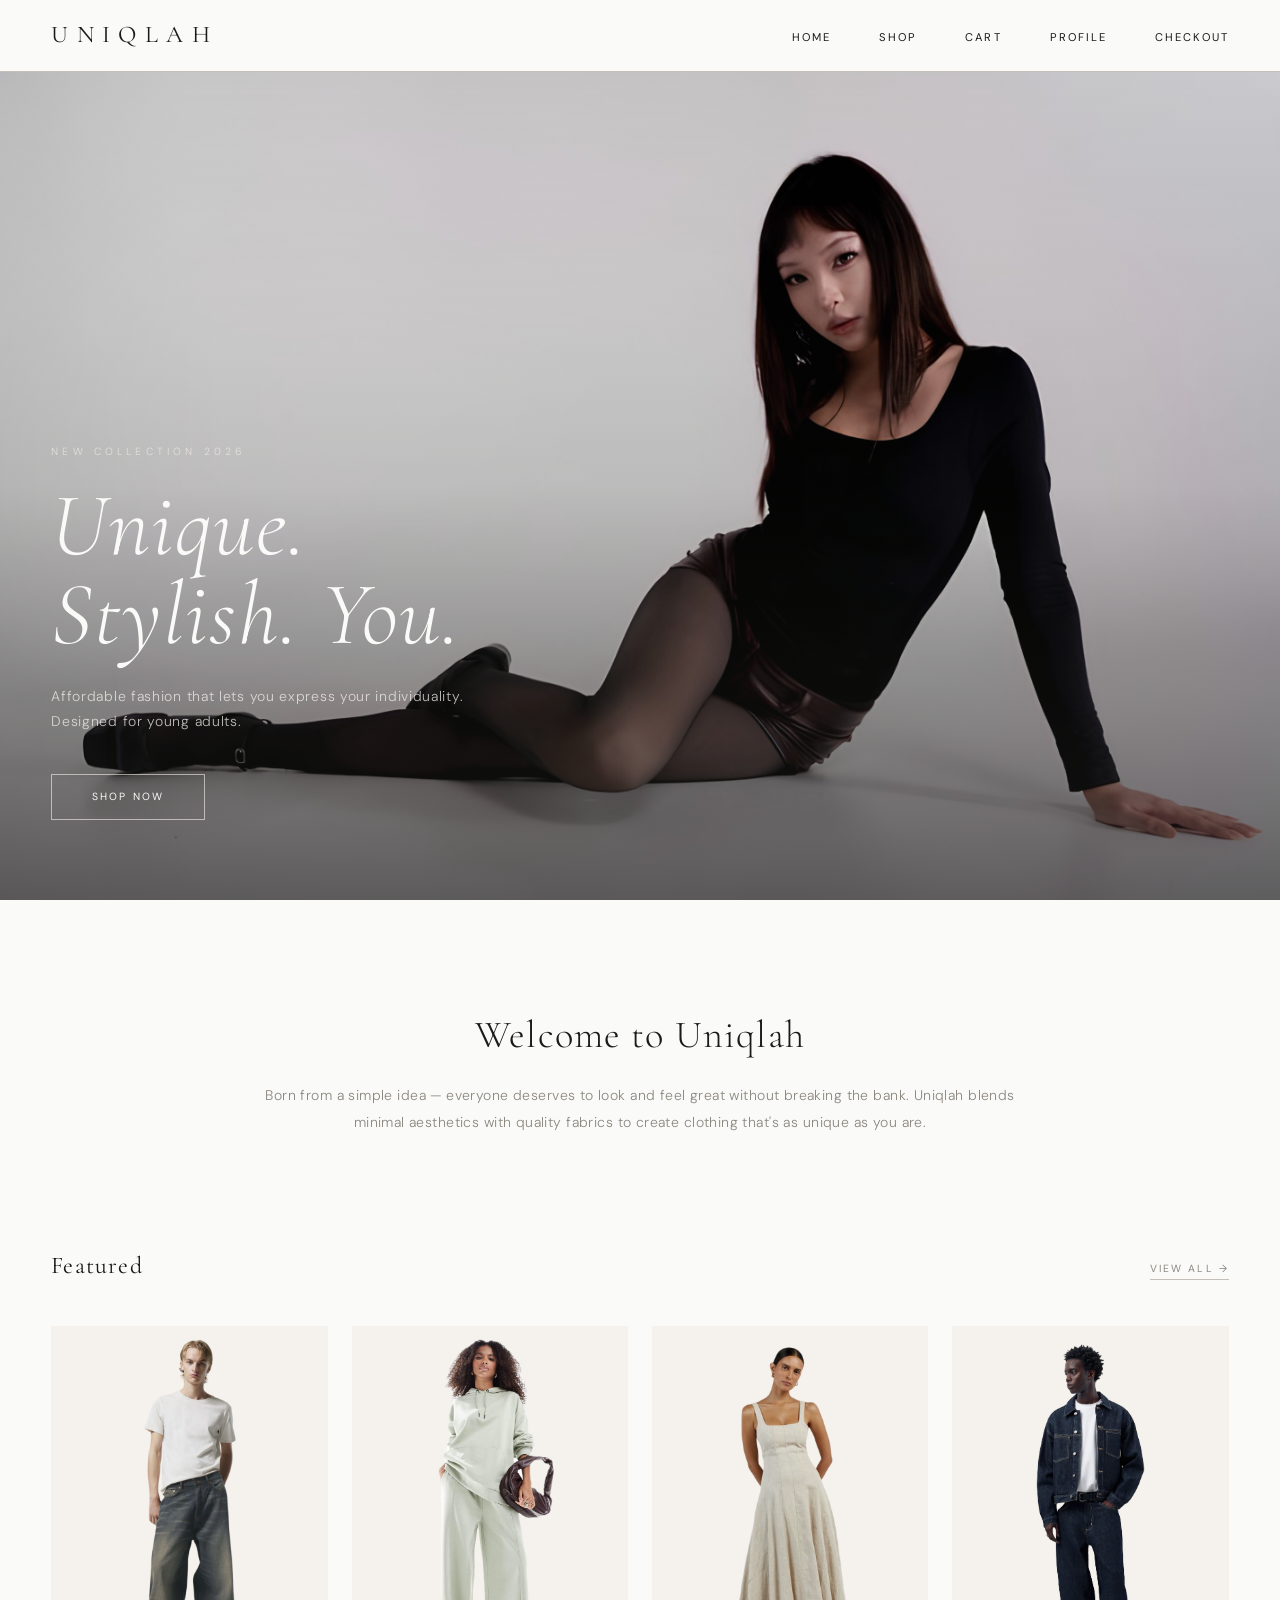
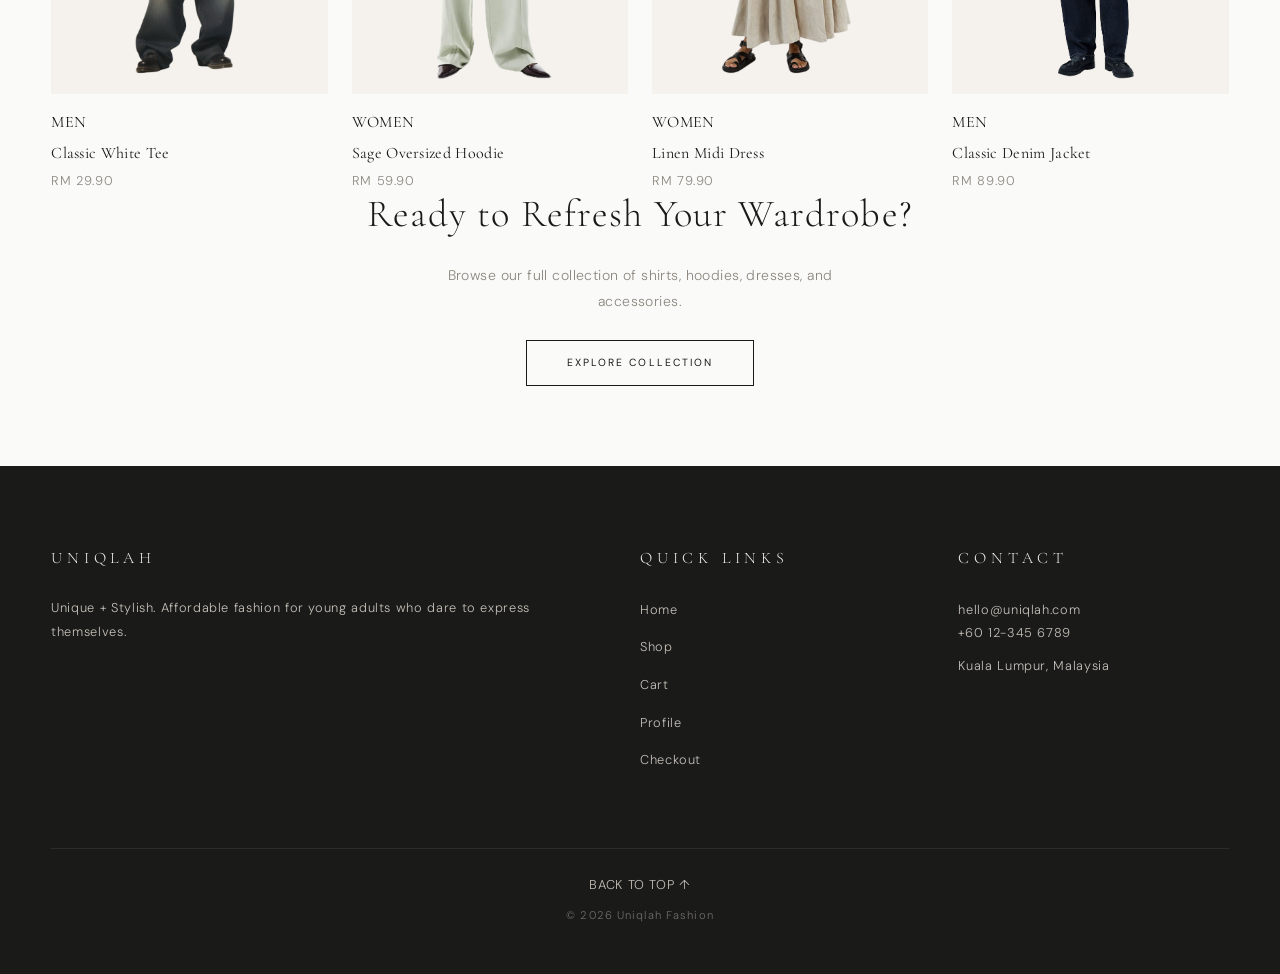
==== commit 4f205af9: "clean html" ====
--- a/index.html
+++ b/index.html
@@ -1,166 +1,157 @@
 <!DOCTYPE html>
 <html lang="en">
 <head>
-	<meta charset="UTF-8">
-	<meta name="viewport" content="width=device-width, initial-scale=1.0">
-	<title> UNIQLAH </title>
-	<link rel="stylesheet" href="./css/styles.css">
-	<link rel="icon" type="image/png" href="./assets/uniqlah_icon.png">
+    <meta charset="UTF-8">
+    <meta name="viewport" content="width=device-width, initial-scale=1.0">
+    <title>UNIQLAH</title>
+    <link rel="stylesheet" href="./css/styles.css">
+    <link rel="icon" type="image/png" href="./assets/uniqlah_icon.png">
 </head>
 
 <body>
-<header>
-	<nav class="navbar container flex-between">
-		<div class="logo">
-			<a href="index.html"><strong>UNIQLAH</strong></a>
-		</div>
-		<ul>
-			<li><a href="index.html">Home</a></li>
-			<li><a href="page2.html">Shop</a></li>
-			<li><a href="page3.html">Cart</a></li>
-			<li><a href="page4.html">Profile</a></li>
-			<li><a href="page5.html">Checkout</a></li> </ul>
-		</ul>
-	</nav>
-</header>
+    <header>
+        <nav class="navbar container flex-between">
+            <div class="logo">
+                <a href="index.html"><strong>UNIQLAH</strong></a>
+            </div>
+            <ul>
+                <li><a href="index.html">Home</a></li>
+                <li><a href="page2.html">Shop</a></li>
+                <li><a href="page3.html">Cart</a></li>
+                <li><a href="page4.html">Profile</a></li>
+                <li><a href="page5.html">Checkout</a></li>
+            </ul>
+        </nav>
+    </header>
 
-	
-<main>
-	<section class="home-banner">
-<!-- 	insert image -->	
-		<img src="./assets/hero-banner.jpg" alt="Uniqlah latest fashion collection" class="banner-img">
-		<div class="banner-overlay"></div>
+    <main>
+        <section class="home-banner">
+            <img src="./assets/hero-banner.jpg" alt="Uniqlah latest fashion collection" class="banner-img">
+            <div class="banner-overlay"></div>
             <div class="banner-content">
                 <div class="container">
                     <div class="max-w-lg animate-up">
                         <p class="tagline">New Collection 2026</p>
                         <h1 class="banner-title">Unique. Stylish. You.</h1>
                         <p class="description">
-						Affordable fashion that lets you express your individuality. Designed for young adults.
+                            Affordable fashion that lets you express your individuality. Designed for young adults.
                         </p>
                         <a href="page2.html" class="btn">Shop Now</a>
                     </div>
                 </div>
             </div>
-	</section>
-	
-	
-	<section class="brand-intro">
-		<div class="container text-center max-w-2xl">
-			<h2 class="section-title">Welcome to Uniqlah</h2>
-			<p class="text-muted">
-				Born from a simple idea — everyone deserves to look and feel great without breaking the bank. 
-				Uniqlah blends minimal aesthetics with quality fabrics to create clothing that's as unique as you are.
-			</p>
-		</div>
-    </section>
-	
-	<section>
-		<div class="container">
-			<div class="flex-between mb-8">
-				<h2 class="section-title-sm">Featured</h2>
-				<a href="page2.html" class="view-all">View All &rarr;</a>
-			</div>
-			
-			<div class="product-grid">
-				<div class="product-card">
-					<div class="product-image-wrapper">
-						<img src="./assets/product-shirt.png" alt="Classic White Tee">
-					</div>
-					<div class="product-info">
-						<h3>MEN</h3>
-						<h3>Classic White Tee</h3>
-						<p>RM 29.90</p>
-					</div>
-				</div>
-				
-				<div class="product-card">
-					<div class="product-image-wrapper">
-						<img src="./assets/product-hoodie.png" alt="Hoodie">
-					</div>
-					<div class="product-info">
-						<h3>WOMEN</h3>
-						<h3>Sage Oversized Hoodie</h3>
-						<p>RM 59.90</p>
-					</div>
-				</div>
-				
-				<div class="product-card">
-					<div class="product-image-wrapper">
-						<img src="./assets/product-dress.png" alt="Dress">
-					</div>
-					<div class="product-info">
-						<h3>WOMEN</h3>
-						<h3>Linen Midi Dress</h3>
-						<p>RM 79.90</p>
-					</div>
-				</div>
-				
-				<div class="product-card">
-					<div class="product-image-wrapper">
-						<img src="./assets/product-jacket.png" alt="Jacket">
-					</div>
-					<div class="product-info">
-						<h3>MEN</h3>
-						<h3>Classic Denim Jacket</h3>
-						<p>RM 89.90</p>
-					</div>
-				</div>
-				
-			</div>
-		</div>
-	</section>
-	
-	<section class="py-20">
-		<div class="container text-center">
-			<h2 class="section-title">Ready to Refresh Your Wardrobe?</h2>
-			<p class="text-muted max-w-md mx-auto">
-			Browse our full collection of shirts, hoodies, dresses, and accessories.
-			</p>
-			<a href="page2.html" class="btn">Explore Collection</a>
-		</div>
-	</section>
-			
+        </section>
+        
+        <section class="brand-intro">
+            <div class="container text-center max-w-2xl">
+                <h2 class="section-title">Welcome to Uniqlah</h2>
+                <p class="text-muted">
+                    Born from a simple idea — everyone deserves to look and feel great without breaking the bank. 
+                    Uniqlah blends minimal aesthetics with quality fabrics to create clothing that's as unique as you are.
+                </p>
+            </div>
+        </section>
+        
+        <section>
+            <div class="container">
+                <div class="flex-between mb-8">
+                    <h2 class="section-title-sm">Featured</h2>
+                    <a href="page2.html" class="view-all">View All &rarr;</a>
+                </div>
+                
+                <div class="product-grid">
+                    <div class="product-card">
+                        <div class="product-image-wrapper">
+                            <img src="./assets/product-shirt.png" alt="Classic White Tee">
+                        </div>
+                        <div class="product-info">
+                            <h3>MEN</h3>
+                            <h3>Classic White Tee</h3>
+                            <p>RM 29.90</p>
+                        </div>
+                    </div>
+                    
+                    <div class="product-card">
+                        <div class="product-image-wrapper">
+                            <img src="./assets/product-hoodie.png" alt="Hoodie">
+                        </div>
+                        <div class="product-info">
+                            <h3>WOMEN</h3>
+                            <h3>Sage Oversized Hoodie</h3>
+                            <p>RM 59.90</p>
+                        </div>
+                    </div>
+                    
+                    <div class="product-card">
+                        <div class="product-image-wrapper">
+                            <img src="./assets/product-dress.png" alt="Dress">
+                        </div>
+                        <div class="product-info">
+                            <h3>WOMEN</h3>
+                            <h3>Linen Midi Dress</h3>
+                            <p>RM 79.90</p>
+                        </div>
+                    </div>
+                    
+                    <div class="product-card">
+                        <div class="product-image-wrapper">
+                            <img src="./assets/product-jacket.png" alt="Jacket">
+                        </div>
+                        <div class="product-info">
+                            <h3>MEN</h3>
+                            <h3>Classic Denim Jacket</h3>
+                            <p>RM 89.90</p>
+                        </div>
+                    </div>
+                </div>
+            </div>
+        </section>
+        
+        <section>
+            <div class="container text-center">
+                <h2 class="section-title">Ready to Refresh Your Wardrobe?</h2>
+                <p class="text-muted max-w-md mx-auto">
+                    Browse our full collection of shirts, hoodies, dresses, and accessories.
+                </p>
+                <br>
+                <a href="page2.html" class="btn">Explore Collection</a>
+            </div>
+        </section>
+    </main>
+    
+    <footer class="footer">
+        <div class="container footer-grid">
+            <section>
+                <h2>UNIQLAH</h2>
+                <p>Unique + Stylish. Affordable fashion for young adults who dare to express themselves.</p>
+            </section>
+            
+            <nav>
+                <h2>QUICK LINKS</h2>
+                <ul>
+                    <li><a href="index.html">Home</a></li>
+                    <li><a href="page2.html">Shop</a></li>
+                    <li><a href="page3.html">Cart</a></li>
+                    <li><a href="page4.html">Profile</a></li>
+                    <li><a href="page5.html">Checkout</a></li>
+                </ul>
+            </nav>
+            
+            <section>
+                <h2>CONTACT</h2>
+                <a href="mailto:hello@uniqlah.com">hello@uniqlah.com</a>
+                <p>+60 12-345 6789</p>
+                <p>Kuala Lumpur, Malaysia</p>
+            </section>
+        </div>
+        
+        <div class="container text-center">
+            <hr>
+            <p><a href="#top" class="back-to-top">Back to Top ↑</a></p>
+            <p>&copy; 2026 Uniqlah Fashion</p>
+        </div>
+    </footer>
 
-</main>
-	
-	
-	
-	
-	<footer class="footer">
-		<div class="container footer-grid">
-			<section>
-				<h2>UNIQLAH</h2>
-				<p>Unique + Stylish. Affordable fashion for young adults who dare to express themselves.
-				</p>
-			</section>
-			
-			<nav>
-				<h2>QUICK LINKS</h2>
-				<ul>
-					<li><a href="index.html">Home</a></li>
-					<li><a href="page2.html">Shop</a></li>
-					<li><a href="page3.html">Cart</a></li>
-					<li><a href="page4.html">Profile</a></li>
-					<li><a href="page5.html">Checkout</a></li> </ul>
-				</ul>
-			</nav>
-			
-			<section>
-				<h2>CONTACT</h2>
-				<a href="mailto:hello@uniqlah.com">hello@uniqlah.com</a>
-				<p>+60 12-345 6789</p>
-				<p>Kuala Lumpur, Malaysia</p>
-			</section>
-		</div>
-		
-		<div class="container text-center">
-			<hr>
-			<p><a href="#top" class="back-to-top">Back to Top ↑</a></p>
-			<p>&copy; 2026 Uniqlah Fashion</p>
-		</div>
-	</footer>
-
-	<script src="./js/scripts.js"></script>
+    <script src="./js/scripts.js"></script>
 </body>
-</html>
+</html>
